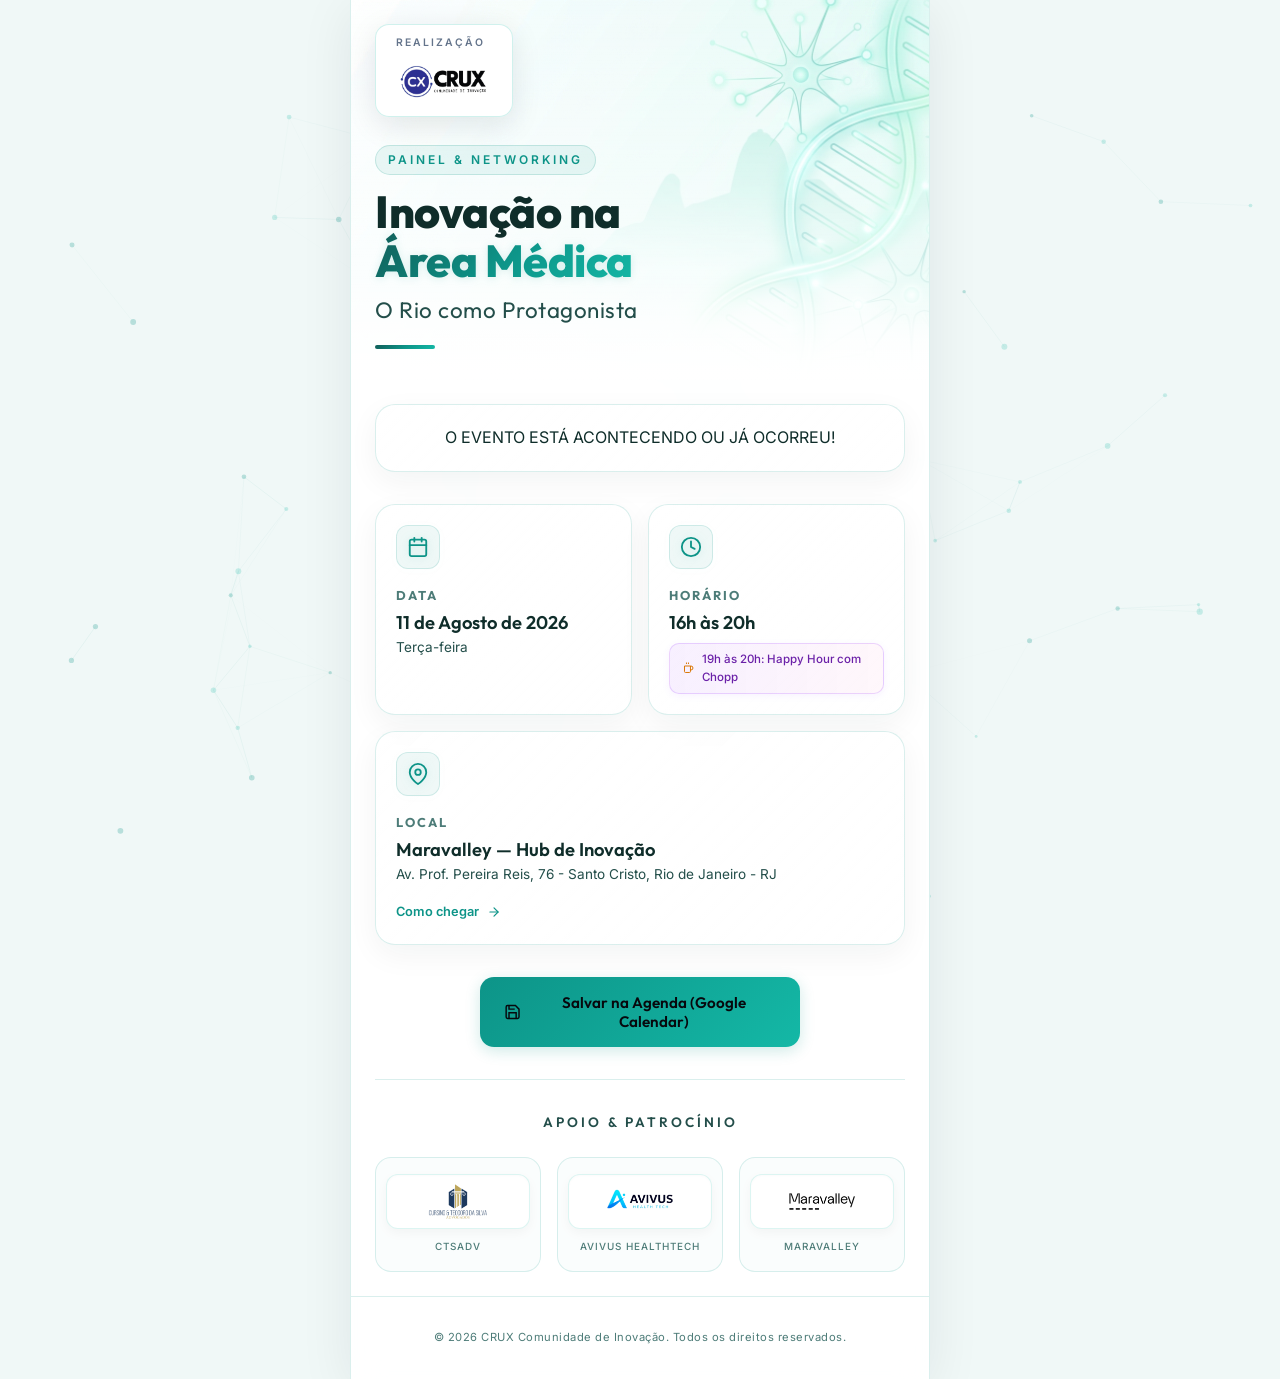
==== index.html @ 1fe3e743 "Initial commit: Convite digital moderno com tema claro medico" ====
<!DOCTYPE html>
<html lang="pt-BR">
<head>
    <meta charset="UTF-8">
    <meta name="viewport" content="width=device-width, initial-scale=1.0">
    <title>Inovação na Área Médica - Rio como Protagonista</title>
    
    <!-- Meta Tags para SEO -->
    <meta name="description" content="Convite Digital para o evento Inovação na Área Médica - Rio como Protagonista, realizado pela CRUX Comunidade de Inovação no Maravalley. Apoio: CTSADV, Avivus Healthtech e Maravalley.">
    <meta name="keywords" content="inovação médica, saúde tech, maravalley, rio de janeiro, crux, ctsadv, avivus healthtech">
    <meta name="author" content="CTSADV, Avivus Healthtech, Maravalley, CRUX">
    
    <!-- Open Graph (Compartilhamento redes sociais) -->
    <meta property="og:title" content="Inovação na Área Médica - Rio como Protagonista">
    <meta property="og:description" content="Participe do principal encontro de inovação em saúde no Rio de Janeiro. Dia 11/08 no Maravalley.">
    <meta property="og:image" content="assets/hero-bg.jpg">
    <meta property="og:type" content="website">
    
    <!-- Google Fonts: Outfit (títulos) e Inter (corpo) -->
    <link rel="preconnect" href="https://fonts.googleapis.com">
    <link rel="preconnect" href="https://fonts.gstatic.com" crossorigin>
    <link href="https://fonts.googleapis.com/css2?family=Inter:wght@300;400;500;600&family=Outfit:wght@400;600;700;800&display=swap" rel="stylesheet">
    
    <!-- Estilos personalizados -->
    <link rel="stylesheet" href="style.css">
</head>
<body>
    <!-- Canvas para efeito de partículas animadas -->
    <canvas id="particles-canvas"></canvas>

    <div class="app-container">
        <!-- Banner Principal Temático -->
        <header class="hero-banner" style="background-image: linear-gradient(to bottom, rgba(255, 255, 255, 0), rgba(255, 255, 255, 0.95)), url('assets/hero-bg-light.jpg');">
            <div class="crux-badge-container">
                <span class="organizer-label">Realização</span>
                <img src="assets/Crux.png" alt="CRUX Comunidade de Inovação" class="crux-logo-badge">
            </div>
            
            <div class="hero-content">
                <span class="event-tag">Painel & Networking</span>
                <h1 class="main-title">Inovação na<br><span class="highlight-text">Área Médica</span></h1>
                <p class="subtitle">O Rio como Protagonista</p>
                <div class="title-divider"></div>
            </div>
        </header>

        <!-- Seção Principal do Convite (Design de Vidro) -->
        <main class="content-wrapper">
            <!-- Bloco do Contador Regressivo -->
            <section class="countdown-section" id="countdown-container">
                <h2 class="section-title-alt">FALTAM APENAS:</h2>
                <div class="countdown-grid">
                    <div class="countdown-card">
                        <span class="countdown-value" id="days">00</span>
                        <span class="countdown-label">Dias</span>
                    </div>
                    <div class="countdown-card">
                        <span class="countdown-value" id="hours">00</span>
                        <span class="countdown-label">Horas</span>
                    </div>
                    <div class="countdown-card">
                        <span class="countdown-value" id="minutes">00</span>
                        <span class="countdown-label">Min</span>
                    </div>
                    <div class="countdown-card">
                        <span class="countdown-value" id="seconds">00</span>
                        <span class="countdown-label">Seg</span>
                    </div>
                </div>
            </section>

            <!-- Grid de Informações Chave -->
            <section class="info-grid">
                <!-- Card de Data -->
                <div class="info-card fade-in-up">
                    <div class="card-icon-wrapper">
                        <!-- SVG Calendário -->
                        <svg class="card-icon" viewBox="0 0 24 24" fill="none" stroke="currentColor" stroke-width="2" stroke-linecap="round" stroke-linejoin="round">
                            <rect x="3" y="4" width="18" height="18" rx="2" ry="2"></rect>
                            <line x1="16" y1="2" x2="16" y2="6"></line>
                            <line x1="8" y1="2" x2="8" y2="6"></line>
                            <line x1="3" y1="10" x2="21" y2="10"></line>
                        </svg>
                    </div>
                    <div class="card-body">
                        <h3>Data</h3>
                        <p class="card-main-text">11 de Agosto de 2026</p>
                        <p class="card-sub-text">Terça-feira</p>
                    </div>
                </div>

                <!-- Card de Horário -->
                <div class="info-card fade-in-up delay-1">
                    <div class="card-icon-wrapper">
                        <!-- SVG Relógio -->
                        <svg class="card-icon" viewBox="0 0 24 24" fill="none" stroke="currentColor" stroke-width="2" stroke-linecap="round" stroke-linejoin="round">
                            <circle cx="12" cy="12" r="10"></circle>
                            <polyline points="12 6 12 12 16 14"></polyline>
                        </svg>
                    </div>
                    <div class="card-body">
                        <h3>Horário</h3>
                        <p class="card-main-text">16h às 20h</p>
                        <div class="happy-hour-badge animate-pulse">
                            <svg class="beer-icon" viewBox="0 0 24 24" fill="none" stroke="currentColor" stroke-width="2">
                                <path d="M17 8h1a4 4 0 1 1 0 8h-1"></path>
                                <path d="M5 8h12v11a2 2 0 0 1-2 2H7a2 2 0 0 1-2-2V8z"></path>
                                <line x1="9" y1="1" x2="9" y2="4"></line>
                                <line x1="13" y1="1" x2="13" y2="4"></line>
                            </svg>
                            <span>19h às 20h: Happy Hour com Chopp</span>
                        </div>
                    </div>
                </div>

                <!-- Card de Localização -->
                <div class="info-card full-width-card fade-in-up delay-2">
                    <div class="card-icon-wrapper">
                        <!-- SVG Pin de Localização -->
                        <svg class="card-icon" viewBox="0 0 24 24" fill="none" stroke="currentColor" stroke-width="2" stroke-linecap="round" stroke-linejoin="round">
                            <path d="M21 10c0 7-9 13-9 13s-9-6-9-13a9 9 0 0 1 18 0z"></path>
                            <circle cx="12" cy="10" r="3"></circle>
                        </svg>
                    </div>
                    <div class="card-body">
                        <h3>Local</h3>
                        <p class="card-main-text">Maravalley — Hub de Inovação</p>
                        <p class="card-sub-text address-text">Av. Prof. Pereira Reis, 76 - Santo Cristo, Rio de Janeiro - RJ</p>
                        <a href="https://maps.google.com/?q=Maravalley+Av.+Prof.+Pereira+Reis,+76+Santo+Cristo+Rio+de+Janeiro" target="_blank" rel="noopener noreferrer" class="map-link-btn">
                            <span>Como chegar</span>
                            <svg class="arrow-icon" viewBox="0 0 24 24" fill="none" stroke="currentColor" stroke-width="2" stroke-linecap="round" stroke-linejoin="round">
                                <line x1="5" y1="12" x2="19" y2="12"></line>
                                <polyline points="12 5 19 12 12 19"></polyline>
                            </svg>
                        </a>
                    </div>
                </div>
            </section>

            <!-- Botão de Ação: Adicionar Calendário -->
            <section class="action-section">
                <button id="add-calendar-btn" class="primary-action-btn">
                    <svg class="btn-icon" viewBox="0 0 24 24" fill="none" stroke="currentColor" stroke-width="2">
                        <path d="M19 21H5a2 2 0 0 1-2-2V5a2 2 0 0 1 2-2h11l5 5v11a2 2 0 0 1-2 2z"></path>
                        <polyline points="17 21 17 13 7 13 7 21"></polyline>
                        <polyline points="7 3 7 8 15 8"></polyline>
                    </svg>
                    <span>Salvar na Agenda (Google Calendar)</span>
                </button>
            </section>

            <!-- Seção de Patrocinadores/Apoiadores -->
            <section class="sponsors-section">
                <h2 class="sponsors-title">Apoio & Patrocínio</h2>
                <div class="sponsors-grid">
                    <div class="sponsor-card">
                        <div class="sponsor-logo-wrapper">
                            <img src="assets/CTSADV.png" alt="CTSADV Logo" class="sponsor-logo">
                        </div>
                        <span class="sponsor-name">CTSADV</span>
                    </div>
                    <div class="sponsor-card">
                        <div class="sponsor-logo-wrapper">
                            <img src="assets/Avivus.png" alt="AVIVUS HEALTHTECH Logo" class="sponsor-logo">
                        </div>
                        <span class="sponsor-name">AVIVUS HEALTHTECH</span>
                    </div>
                    <div class="sponsor-card">
                        <div class="sponsor-logo-wrapper">
                            <img src="assets/Maravalley.png" alt="MARAVALLEY Logo" class="sponsor-logo">
                        </div>
                        <span class="sponsor-name">MARAVALLEY</span>
                    </div>
                </div>
            </section>
        </main>

        <!-- Footer -->
        <footer class="app-footer">
            <p>© 2026 CRUX Comunidade de Inovação. Todos os direitos reservados.</p>
        </footer>
    </div>

    <!-- Scripts da Aplicação -->
    <script src="script.js"></script>
</body>
</html>
---- style.css ----
/* ==========================================================================
   Estilos Globais e Variáveis de Design (Design System)
   ========================================================================== */
:root {
    --bg-dark: #f0f8f7; /* Fundo verde-gelo médico limpo */
    --bg-card: rgba(255, 255, 255, 0.75);
    --border-color: rgba(13, 148, 136, 0.15);
    --border-hover: rgba(13, 148, 136, 0.4);
    
    /* Cores Médicas (Teal / Verde) / Gradientes */
    --neon-blue: #0d9488; /* Verde médico clássico (Teal-600) */
    --neon-purple: #14b8a6; /* Ciano de saúde (Teal-500) */
    --neon-violet: #115e59; /* Verde escuro (Teal-800) */
    --neon-pink: #d90429;
    --text-primary: #0f2d2a; /* Texto principal escuro esverdeado */
    --text-secondary: #234e4a; /* Texto secundário */
    --text-muted: #4d7c78;
    
    /* Gradientes */
    --grad-text: linear-gradient(135deg, #115e59 0%, #0d9488 50%, #14b8a6 100%);
    --grad-btn: linear-gradient(135deg, #0d9488 0%, #14b8a6 100%);
    --grad-card: linear-gradient(135deg, rgba(255, 255, 255, 0.95) 0%, rgba(255, 255, 255, 0.8) 100%);
    
    /* Sombras e Blur */
    --card-shadow: 0 10px 30px rgba(15, 42, 38, 0.05);
    --neon-shadow-blue: 0 4px 15px rgba(13, 148, 136, 0.2);
    --neon-shadow-purple: 0 4px 15px rgba(17, 94, 89, 0.1);
    --glass-blur: blur(16px);
}

* {
    box-sizing: border-box;
    margin: 0;
    padding: 0;
}

body {
    background-color: var(--bg-dark);
    color: var(--text-primary);
    font-family: 'Inter', sans-serif;
    min-height: 100vh;
    overflow-x: hidden;
    position: relative;
    line-height: 1.6;
}

/* Canvas de Partículas (Background) */
#particles-canvas {
    position: fixed;
    top: 0;
    left: 0;
    width: 100%;
    height: 100%;
    z-index: 1;
    pointer-events: none;
}

/* Container do App (Mobile-First Centrado no Desktop) */
.app-container {
    position: relative;
    z-index: 2;
    max-width: 580px;
    margin: 0 auto;
    background: rgba(255, 255, 255, 0.94);
    backdrop-filter: var(--glass-blur);
    -webkit-backdrop-filter: var(--glass-blur);
    border-left: 1px solid var(--border-color);
    border-right: 1px solid var(--border-color);
    box-shadow: 0 10px 50px rgba(15, 23, 42, 0.08);
    min-height: 100vh;
    display: flex;
    flex-direction: column;
}

/* ==========================================================================
   Hero Banner / Cabeçalho
   ========================================================================== */
.hero-banner {
    position: relative;
    height: 380px;
    background-size: cover;
    background-position: center;
    display: flex;
    flex-direction: column;
    justify-content: flex-end;
    padding: 30px 24px;
    border-bottom: 1px solid var(--border-color);
}

.hero-banner::after {
    content: '';
    position: absolute;
    bottom: -1px;
    left: 0;
    width: 100%;
    height: 100px;
    background: linear-gradient(to top, rgba(255, 255, 255, 1), rgba(255, 255, 255, 0));
    pointer-events: none;
}

/* Badge do Organizador (Crux) */
.crux-badge-container {
    position: absolute;
    top: 24px;
    left: 24px;
    display: flex;
    flex-direction: column;
    align-items: flex-start;
    gap: 6px;
    background: rgba(255, 255, 255, 0.98);
    padding: 10px 20px;
    border-radius: 14px;
    border: 1px solid rgba(20, 184, 166, 0.2);
    box-shadow: 0 8px 30px rgba(15, 23, 42, 0.1);
    backdrop-filter: var(--glass-blur);
    -webkit-backdrop-filter: var(--glass-blur);
}

.organizer-label {
    font-size: 0.65rem;
    text-transform: uppercase;
    letter-spacing: 2px;
    color: #64748b;
    font-weight: 600;
}

.crux-logo-badge {
    height: 48px; /* Aumentado para melhor leitura */
    width: auto;
    object-fit: contain;
}

/* Conteúdo do Hero */
.hero-content {
    position: relative;
    z-index: 3;
    animation: fadeInUp 1s cubic-bezier(0.16, 1, 0.3, 1);
}

.event-tag {
    font-family: 'Inter', sans-serif;
    font-size: 0.75rem;
    font-weight: 600;
    text-transform: uppercase;
    letter-spacing: 3px;
    color: var(--neon-blue);
    background: rgba(13, 148, 136, 0.08);
    border: 1px solid rgba(13, 148, 136, 0.18);
    padding: 4px 12px;
    border-radius: 20px;
    display: inline-block;
    margin-bottom: 12px;
}

.main-title {
    font-family: 'Outfit', sans-serif;
    font-size: 2.8rem;
    font-weight: 800;
    line-height: 1.1;
    letter-spacing: -0.5px;
    margin-bottom: 8px;
}

.highlight-text {
    background: var(--grad-text);
    -webkit-background-clip: text;
    -webkit-text-fill-color: transparent;
    filter: drop-shadow(0 1px 4px rgba(13, 148, 136, 0.15));
}

.subtitle {
    font-family: 'Outfit', sans-serif;
    font-size: 1.4rem;
    font-weight: 400;
    color: var(--text-secondary);
    letter-spacing: 0.5px;
}

.title-divider {
    width: 60px;
    height: 4px;
    background: var(--grad-text);
    border-radius: 2px;
    margin-top: 16px;
}

/* ==========================================================================
   Corpo do Convite
   ========================================================================== */
.content-wrapper {
    padding: 24px;
    display: flex;
    flex-direction: column;
    gap: 32px;
    flex-grow: 1;
}

/* Seção de Contagem Regressiva */
.countdown-section {
    background: var(--grad-card);
    border: 1px solid var(--border-color);
    border-radius: 20px;
    padding: 20px;
    text-align: center;
    box-shadow: var(--card-shadow);
    backdrop-filter: var(--glass-blur);
    -webkit-backdrop-filter: var(--glass-blur);
    animation: fadeInUp 1s cubic-bezier(0.16, 1, 0.3, 1) 0.2s both;
}

.section-title-alt {
    font-family: 'Outfit', sans-serif;
    font-size: 0.75rem;
    letter-spacing: 3px;
    color: var(--text-secondary);
    margin-bottom: 16px;
    text-transform: uppercase;
}

.countdown-grid {
    display: grid;
    grid-template-columns: repeat(4, 1fr);
    gap: 12px;
}

.countdown-card {
    background: rgba(13, 148, 136, 0.04);
    border: 1px solid rgba(13, 148, 136, 0.1);
    border-radius: 12px;
    padding: 12px 6px;
    display: flex;
    flex-direction: column;
    align-items: center;
    transition: transform 0.3s ease, border-color 0.3s ease;
}

.countdown-card:hover {
    transform: translateY(-2px);
    border-color: var(--border-hover);
}

.countdown-value {
    font-family: 'Outfit', sans-serif;
    font-size: 1.8rem;
    font-weight: 700;
    color: var(--neon-blue);
    line-height: 1;
    margin-bottom: 4px;
    text-shadow: 0 1px 2px rgba(13, 148, 136, 0.15);
}

.countdown-label {
    font-size: 0.65rem;
    color: var(--text-secondary);
    text-transform: uppercase;
    letter-spacing: 1px;
}

/* Grid de Informações */
.info-grid {
    display: grid;
    grid-template-columns: repeat(2, 1fr);
    gap: 16px;
}

.info-card {
    background: var(--grad-card);
    border: 1px solid var(--border-color);
    border-radius: 20px;
    padding: 20px;
    display: flex;
    flex-direction: column;
    gap: 16px;
    box-shadow: var(--card-shadow);
    transition: transform 0.3s cubic-bezier(0.25, 0.8, 0.25, 1), border-color 0.3s ease, box-shadow 0.3s ease;
}

.info-card:hover {
    transform: translateY(-4px);
    border-color: var(--border-hover);
    box-shadow: 0 12px 40px rgba(13, 148, 136, 0.06);
}

.full-width-card {
    grid-column: span 2;
}

.card-icon-wrapper {
    width: 44px;
    height: 44px;
    background: rgba(13, 148, 136, 0.06);
    border: 1px solid rgba(13, 148, 136, 0.15);
    border-radius: 12px;
    display: flex;
    align-items: center;
    justify-content: center;
    color: var(--neon-blue);
    filter: drop-shadow(0 1px 4px rgba(13, 148, 136, 0.15));
}

.card-icon {
    width: 22px;
    height: 22px;
}

.card-body h3 {
    font-family: 'Outfit', sans-serif;
    font-size: 0.8rem;
    text-transform: uppercase;
    letter-spacing: 2px;
    color: var(--text-muted);
    margin-bottom: 6px;
}

.card-main-text {
    font-family: 'Outfit', sans-serif;
    font-size: 1.15rem;
    font-weight: 600;
    color: var(--text-primary);
    line-height: 1.3;
}

.card-sub-text {
    font-size: 0.85rem;
    color: var(--text-secondary);
    margin-top: 2px;
}

.address-text {
    margin-bottom: 12px;
}

/* Badge do Happy Hour */
.happy-hour-badge {
    margin-top: 8px;
    display: flex;
    align-items: center;
    gap: 8px;
    background: linear-gradient(90deg, rgba(127, 0, 255, 0.06) 0%, rgba(255, 0, 127, 0.03) 100%);
    border: 1px solid rgba(127, 0, 255, 0.15);
    padding: 6px 12px;
    border-radius: 10px;
    font-size: 0.72rem;
    font-weight: 500;
    color: #6b21a8;
    box-shadow: 0 2px 8px rgba(127, 0, 255, 0.05);
}

.beer-icon {
    width: 14px;
    height: 14px;
    color: #d97706;
}

/* Botão Link do Mapa */
.map-link-btn {
    display: inline-flex;
    align-items: center;
    gap: 8px;
    text-decoration: none;
    font-size: 0.8rem;
    font-weight: 600;
    color: var(--neon-blue);
    transition: opacity 0.2s, transform 0.2s;
    margin-top: 4px;
}

.map-link-btn:hover {
    opacity: 0.85;
    transform: translateX(2px);
}

.arrow-icon {
    width: 14px;
    height: 14px;
}

/* Botão de Ação: Adicionar ao Calendário */
.action-section {
    display: flex;
    justify-content: center;
    animation: fadeInUp 1s cubic-bezier(0.16, 1, 0.3, 1) 0.5s both;
}

.primary-action-btn {
    width: 100%;
    max-width: 320px;
    background: var(--grad-btn);
    border: none;
    border-radius: 14px;
    padding: 16px 24px;
    font-family: 'Outfit', sans-serif;
    font-size: 0.95rem;
    font-weight: 600;
    color: #07080d;
    cursor: pointer;
    display: flex;
    align-items: center;
    justify-content: center;
    gap: 10px;
    box-shadow: var(--neon-shadow-blue);
    transition: transform 0.3s cubic-bezier(0.175, 0.885, 0.32, 1.275), box-shadow 0.3s ease, filter 0.3s ease;
}

.primary-action-btn:hover {
    transform: scale(1.03);
    box-shadow: 0 0 25px rgba(45, 212, 191, 0.7);
    filter: brightness(1.05);
}

.primary-action-btn:active {
    transform: scale(0.98);
}

.btn-icon {
    width: 18px;
    height: 18px;
}

/* ==========================================================================
   Seção de Patrocinadores
   ========================================================================== */
.sponsors-section {
    border-top: 1px solid var(--border-color);
    padding-top: 32px;
    text-align: center;
    animation: fadeInUp 1s cubic-bezier(0.16, 1, 0.3, 1) 0.6s both;
}

.sponsors-title {
    font-family: 'Outfit', sans-serif;
    font-size: 0.85rem;
    font-weight: 600;
    text-transform: uppercase;
    letter-spacing: 3px;
    color: var(--text-secondary);
    margin-bottom: 24px;
}

.sponsors-grid {
    display: grid;
    grid-template-columns: repeat(3, 1fr);
    gap: 16px;
    align-items: center;
}

.sponsor-card {
    background: rgba(13, 148, 136, 0.02);
    border: 1px solid var(--border-color);
    border-radius: 16px;
    padding: 16px 10px;
    display: flex;
    flex-direction: column;
    align-items: center;
    gap: 10px;
    transition: transform 0.3s ease, border-color 0.3s ease, background-color 0.3s ease;
}

.sponsor-card:hover {
    transform: translateY(-3px);
    border-color: var(--border-hover);
    background: rgba(20, 184, 166, 0.04);
}

.sponsor-logo-wrapper {
    height: 55px;
    width: 100%;
    display: flex;
    align-items: center;
    justify-content: center;
    background: #ffffff;
    border: 1px solid rgba(20, 184, 166, 0.15);
    border-radius: 12px;
    padding: 8px;
    box-shadow: 0 4px 12px rgba(0, 0, 0, 0.04), inset 0 1px 3px rgba(0, 0, 0, 0.02);
    transition: background-color 0.3s ease, transform 0.3s ease, box-shadow 0.3s ease, border-color 0.3s ease;
}

.sponsor-logo {
    max-height: 100%;
    max-width: 100%;
    object-fit: contain;
    transition: transform 0.3s ease;
}

.sponsor-card:hover .sponsor-logo-wrapper {
    background: #ffffff;
    transform: scale(1.05);
    border-color: var(--border-hover);
    box-shadow: 0 8px 20px rgba(13, 148, 136, 0.15);
}

.sponsor-name {
    font-size: 0.62rem;
    color: var(--text-muted);
    font-weight: 500;
    text-transform: uppercase;
    letter-spacing: 1px;
    transition: color 0.3s ease;
}

.sponsor-card:hover .sponsor-name {
    color: var(--text-primary);
}

/* ==========================================================================
   Footer
   ========================================================================== */
.app-footer {
    padding: 32px 24px;
    text-align: center;
    border-top: 1px solid var(--border-color);
    margin-top: auto;
}

.app-footer p {
    font-size: 0.7rem;
    color: var(--text-muted);
    letter-spacing: 0.5px;
}

/* ==========================================================================
   Animações
   ========================================================================== */
@keyframes fadeInUp {
    from {
        opacity: 0;
        transform: translateY(24px);
    }
    to {
        opacity: 1;
        transform: translateY(0);
    }
}

@keyframes pulse {
    0%, 100% {
        opacity: 1;
        transform: scale(1);
    }
    50% {
        opacity: 0.95;
        transform: scale(1.02);
        box-shadow: 0 0 15px rgba(127, 0, 255, 0.25);
    }
}

.animate-pulse {
    animation: pulse 2.5s infinite ease-in-out;
}

/* Efeito de fade-in sequencial */
.fade-in-up {
    animation: fadeInUp 0.8s cubic-bezier(0.16, 1, 0.3, 1) both;
}

.delay-1 {
    animation-delay: 0.15s;
}

.delay-2 {
    animation-delay: 0.3s;
}

/* ==========================================================================
   Media Queries para Responsividade
   ========================================================================== */
@media (max-width: 480px) {
    .app-container {
        border-left: none;
        border-right: none;
    }
    
    .hero-banner {
        height: 320px;
        padding: 20px 16px;
    }
    
    .main-title {
        font-size: 2.2rem;
    }
    
    .subtitle {
        font-size: 1.15rem;
    }
    
    .content-wrapper {
        padding: 16px;
        gap: 24px;
    }
    
    .info-grid {
        grid-template-columns: 1fr;
    }
    
    .full-width-card {
        grid-column: span 1;
    }
    
    .countdown-value {
        font-size: 1.45rem;
    }
    
    .sponsors-grid {
        grid-template-columns: 1fr;
        gap: 12px;
    }
    
    .sponsor-card {
        flex-direction: row;
        justify-content: flex-start;
        padding: 12px 20px;
        gap: 20px;
    }
    
    .sponsor-logo-wrapper {
        width: 60px;
        height: 35px;
        display: flex;
        justify-content: flex-start;
    }
    
    .sponsor-name {
        font-size: 0.75rem;
    }
}
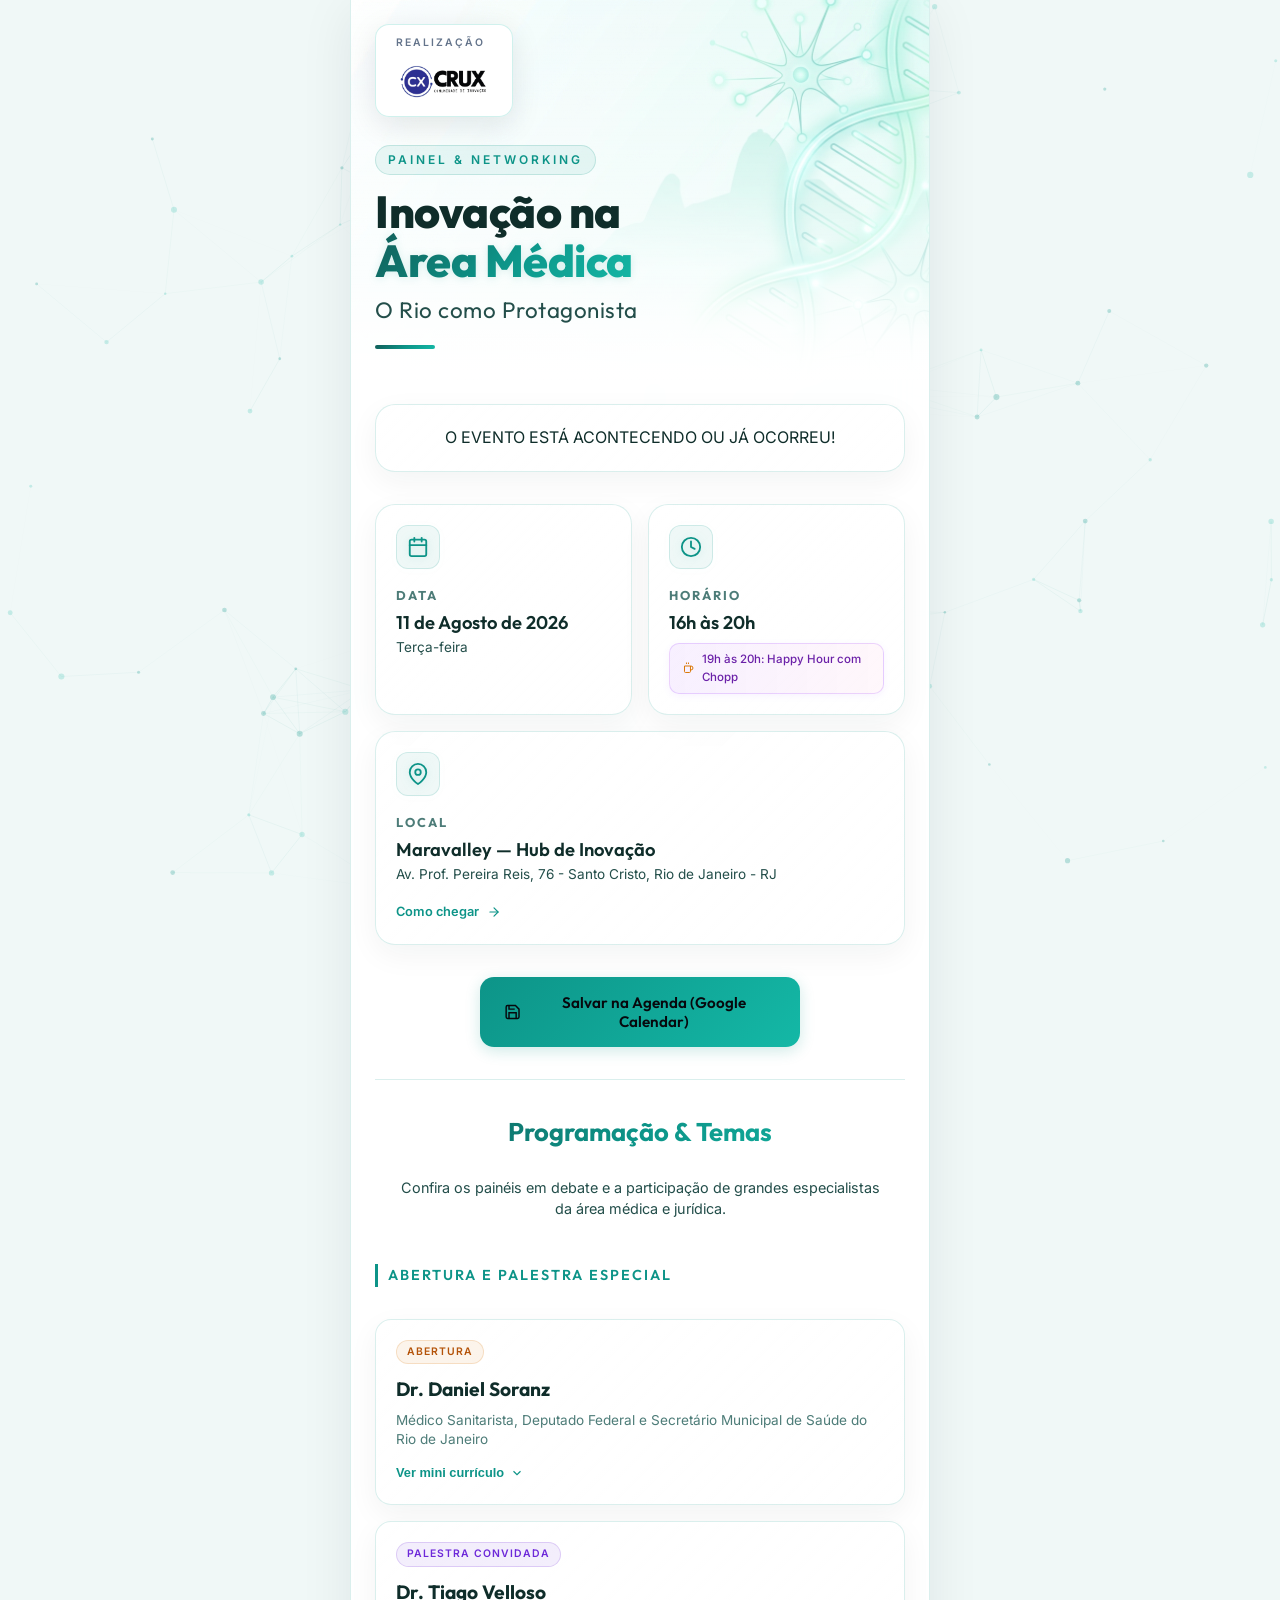
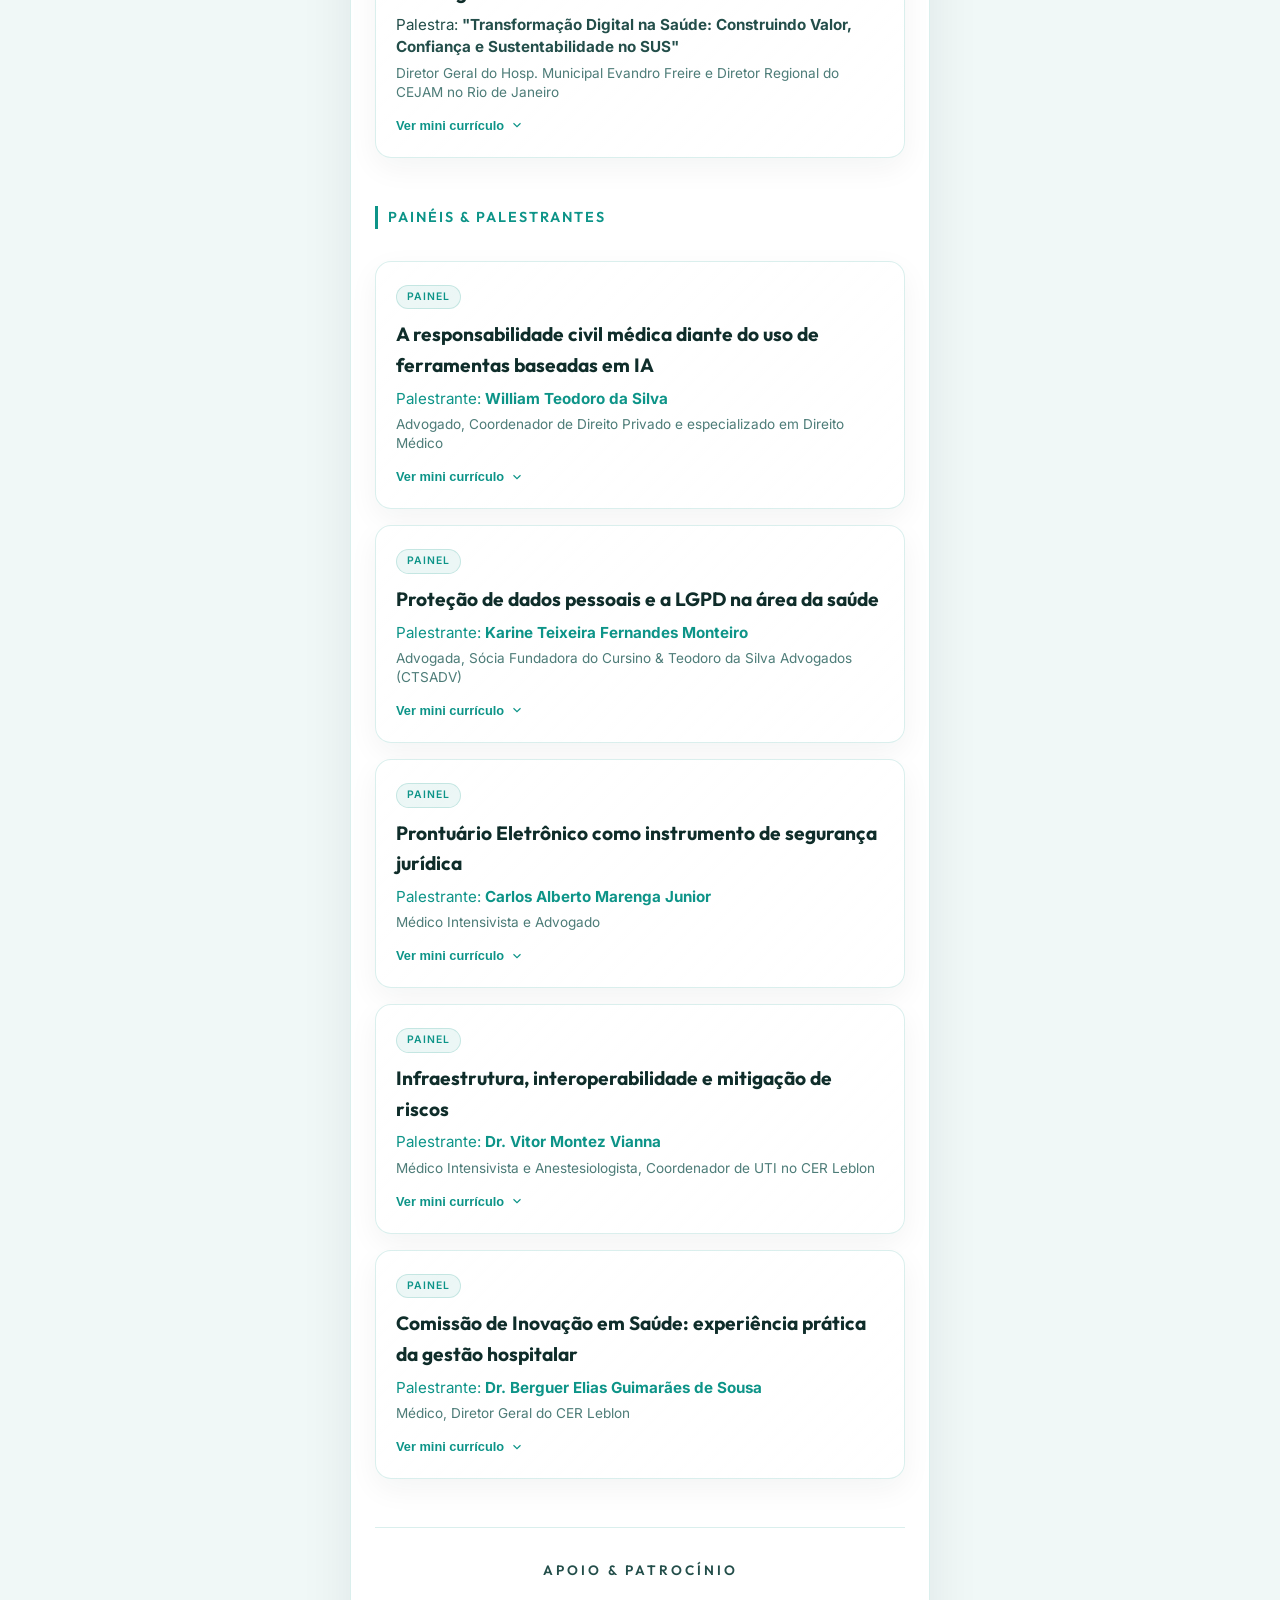
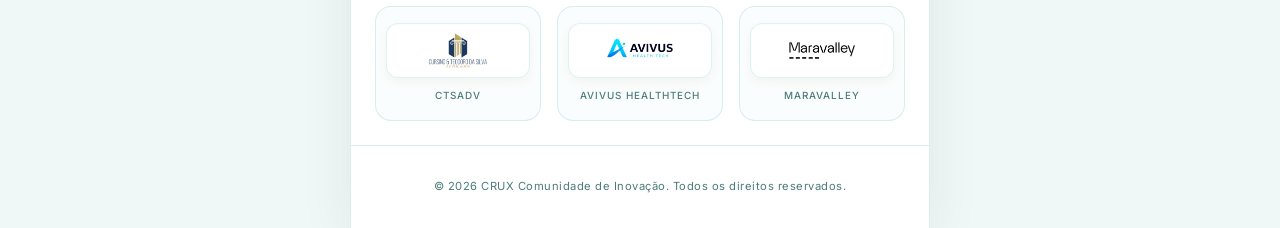
==== commit a0980a53: "Add event schedule, panel topics and special guests with bio accordion" ====
--- a/index.html
+++ b/index.html
@@ -149,6 +149,163 @@
                 </button>
             </section>
 
+            <!-- Seção de Programação & Convidados -->
+            <section class="schedule-section fade-in-up delay-3">
+                <h2 class="schedule-section-title">Programação & Temas</h2>
+                <p class="schedule-section-intro">Confira os painéis em debate e a participação de grandes especialistas da área médica e jurídica.</p>
+
+                <!-- Bloco de Convidados Especiais -->
+                <div class="special-guests-container">
+                    <h3 class="subsection-title">Abertura e Palestra Especial</h3>
+                    
+                    <!-- Daniel Soranz -->
+                    <div class="guest-card">
+                        <div class="guest-header">
+                            <div class="card-badge-row">
+                                <span class="guest-tag-role opening">Abertura</span>
+                            </div>
+                            <h4>Dr. Daniel Soranz</h4>
+                            <p class="guest-subtitle">Médico Sanitarista, Deputado Federal e Secretário Municipal de Saúde do Rio de Janeiro</p>
+                        </div>
+                        <button class="bio-toggle-btn" aria-expanded="false">
+                            <span>Ver mini currículo</span>
+                            <svg class="chevron-icon" viewBox="0 0 24 24" fill="none" stroke="currentColor" stroke-width="2">
+                                <polyline points="6 9 12 15 18 9"></polyline>
+                            </svg>
+                        </button>
+                        <div class="bio-content">
+                            <p>Ao longo de sua trajetória, liderou a maior expansão da Atenção Primária da cidade, com a implantação das Clínicas da Família e a ampliação do acesso à Saúde da Família. Também coordenou a resposta do município durante a pandemia da Covid-19, incluindo a campanha de vacinação, e esteve à frente da criação do Super Centro Carioca de Saúde, iniciativa voltada à ampliação do acesso a consultas, exames especializados e à modernização da rede municipal.</p>
+                            <p style="margin-top: 8px;">Sua atuação é reconhecida pela defesa de um SUS mais acessível, preventivo, inovador e orientado por tecnologia e gestão eficiente.</p>
+                        </div>
+                    </div>
+
+                    <!-- Tiago Velloso -->
+                    <div class="guest-card">
+                        <div class="guest-header">
+                            <div class="card-badge-row">
+                                <span class="guest-tag-role special">Palestra Convidada</span>
+                            </div>
+                            <h4>Dr. Tiago Velloso</h4>
+                            <p class="guest-title-theme">Palestra: <strong>"Transformação Digital na Saúde: Construindo Valor, Confiança e Sustentabilidade no SUS"</strong></p>
+                            <p class="guest-subtitle">Diretor Geral do Hosp. Municipal Evandro Freire e Diretor Regional do CEJAM no Rio de Janeiro</p>
+                        </div>
+                        <button class="bio-toggle-btn" aria-expanded="false">
+                            <span>Ver mini currículo</span>
+                            <svg class="chevron-icon" viewBox="0 0 24 24" fill="none" stroke="currentColor" stroke-width="2">
+                                <polyline points="6 9 12 15 18 9"></polyline>
+                            </svg>
+                        </button>
+                        <div class="bio-content">
+                            <p>Gestor por formação e executivo com ampla experiência na gestão de saúde pública e privada, com trajetória marcada pela liderança de instituições hospitalares de alta complexidade, implementação de modelos de gestão inovadores e foco em resultados assistenciais e sustentabilidade. É doutorando em Saúde Coletiva pela UFRJ e possui Post-MBA em Gestão em Saúde pelo COPPEAD/UFRJ, além de Mestrado em Administração pela FGV/EBAPE, MBAs em Gestão de Negócios (Ibmec) e Gerenciamento de Projetos (FGV). É também egresso do programa de educação executiva do MIT | ILP, com foco em inovação e transformação digital.</p>
+                            <p style="margin-top: 8px;">Atualmente, é Diretor Geral do Hospital Municipal Evandro Freire e Diretor Regional do CEJAM no Rio de Janeiro, liderando a gestão integrada de unidades hospitalares e articulando a rede assistencial e operacional.</p>
+                        </div>
+                    </div>
+                </div>
+
+                <!-- Bloco de Temas / Painéis -->
+                <div class="topics-container">
+                    <h3 class="subsection-title">Painéis & Palestrantes</h3>
+                    
+                    <!-- Tema 1 -->
+                    <div class="topic-card">
+                        <div class="topic-header">
+                            <span class="topic-tag">Painel</span>
+                            <h4>A responsabilidade civil médica diante do uso de ferramentas baseadas em IA</h4>
+                            <p class="speaker-name">Palestrante: <strong>William Teodoro da Silva</strong></p>
+                            <p class="speaker-subtitle">Advogado, Coordenador de Direito Privado e especializado em Direito Médico</p>
+                        </div>
+                        <button class="bio-toggle-btn" aria-expanded="false">
+                            <span>Ver mini currículo</span>
+                            <svg class="chevron-icon" viewBox="0 0 24 24" fill="none" stroke="currentColor" stroke-width="2">
+                                <polyline points="6 9 12 15 18 9"></polyline>
+                            </svg>
+                        </button>
+                        <div class="bio-content">
+                            <p>Advogado, Mestre em Direito, Palestrante, Professor e Sócio Fundador do Cursino & Teodoro da Silva Advogados (CTSADV). Coordenador da área de direito privado e especializado em Direito Médico.</p>
+                            <p style="margin-top: 8px;">Graduado pela Universidade Santa Úrsula – USU. Pós-graduado em Docência Superior pela UCAM, em Direito Civil e Processual Civil pela UNESA, MBA em Gestão Jurídica Aduaneira e Internacional pela Massachusetts Institute of Business (MIB) e ABRACOMEX e Mestre em Direito na Universidade Estácio de Sá.</p>
+                        </div>
+                    </div>
+
+                    <!-- Tema 2 -->
+                    <div class="topic-card">
+                        <div class="topic-header">
+                            <span class="topic-tag">Painel</span>
+                            <h4>Proteção de dados pessoais e a LGPD na área da saúde</h4>
+                            <p class="speaker-name">Palestrante: <strong>Karine Teixeira Fernandes Monteiro</strong></p>
+                            <p class="speaker-subtitle">Advogada, Sócia Fundadora do Cursino & Teodoro da Silva Advogados (CTSADV)</p>
+                        </div>
+                        <button class="bio-toggle-btn" aria-expanded="false">
+                            <span>Ver mini currículo</span>
+                            <svg class="chevron-icon" viewBox="0 0 24 24" fill="none" stroke="currentColor" stroke-width="2">
+                                <polyline points="6 9 12 15 18 9"></polyline>
+                            </svg>
+                        </button>
+                        <div class="bio-content">
+                            <p>Advogada, Sócia fundadora de Cursino & Teodoro da Silva Advogados. Atuação nas áreas de responsabilidade civil, direito empresarial, direito digital e proteção de dados. Especialista em Direito Privado (EMERJ) e em Direito Empresarial (FGV), com foco em governança jurídica e inovação tecnológica.</p>
+                        </div>
+                    </div>
+
+                    <!-- Tema 3 -->
+                    <div class="topic-card">
+                        <div class="topic-header">
+                            <span class="topic-tag">Painel</span>
+                            <h4>Prontuário Eletrônico como instrumento de segurança jurídica</h4>
+                            <p class="speaker-name">Palestrante: <strong>Carlos Alberto Marenga Junior</strong></p>
+                            <p class="speaker-subtitle">Médico Intensivista e Advogado</p>
+                        </div>
+                        <button class="bio-toggle-btn" aria-expanded="false">
+                            <span>Ver mini currículo</span>
+                            <svg class="chevron-icon" viewBox="0 0 24 24" fill="none" stroke="currentColor" stroke-width="2">
+                                <polyline points="6 9 12 15 18 9"></polyline>
+                            </svg>
+                        </button>
+                        <div class="bio-content">
+                            <p>Médico Intensivista e Advogado. Mestre em Medicina pela Univ. do Porto, MBA em Gestão Hospitalar. Membro da Comissão de Inovação em Saúde do CER - Leblon. Especialista em Medicina Intensiva e Diagnóstico por Imagem. Pós-graduação em Responsabilidade Civil e Direito do Consumidor, reunindo visão técnica assistencial e jurídica.</p>
+                        </div>
+                    </div>
+
+                    <!-- Tema 4 -->
+                    <div class="topic-card">
+                        <div class="topic-header">
+                            <span class="topic-tag">Painel</span>
+                            <h4>Infraestrutura, interoperabilidade e mitigação de riscos</h4>
+                            <p class="speaker-name">Palestrante: <strong>Dr. Vitor Montez Vianna</strong></p>
+                            <p class="speaker-subtitle">Médico Intensivista e Anestesiologista, Coordenador de UTI no CER Leblon</p>
+                        </div>
+                        <button class="bio-toggle-btn" aria-expanded="false">
+                            <span>Ver mini currículo</span>
+                            <svg class="chevron-icon" viewBox="0 0 24 24" fill="none" stroke="currentColor" stroke-width="2">
+                                <polyline points="6 9 12 15 18 9"></polyline>
+                            </svg>
+                        </button>
+                        <div class="bio-content">
+                            <p>MÉDICO – CREMERJ 5274324-0. Especialista com RQE em Medicina Intensiva e em Anestesiologia. Pós-graduado em Clínica da Dor. Preceptor da cadeira de Semiologia na Universidade Veiga de Almeida (UVA-RJ).</p>
+                            <p style="margin-top: 8px;">Coordenador da Unidade de Terapia Intensiva do Centro de Emergência Regional Professor Nova Monteiro (CER Leblon – RJ), rotina da UTI do IETAP-RJ, UCI Expert da empresa Carenet Longevity e membro do comitê executivo de pesquisa e gestão do Centro de Estudos Francisco de Almeida Sales (FAS).</p>
+                        </div>
+                    </div>
+
+                    <!-- Tema 5 -->
+                    <div class="topic-card">
+                        <div class="topic-header">
+                            <span class="topic-tag">Painel</span>
+                            <h4>Comissão de Inovação em Saúde: experiência prática da gestão hospitalar</h4>
+                            <p class="speaker-name">Palestrante: <strong>Dr. Berguer Elias Guimarães de Sousa</strong></p>
+                            <p class="speaker-subtitle">Médico, Diretor Geral do CER Leblon</p>
+                        </div>
+                        <button class="bio-toggle-btn" aria-expanded="false">
+                            <span>Ver mini currículo</span>
+                            <svg class="chevron-icon" viewBox="0 0 24 24" fill="none" stroke="currentColor" stroke-width="2">
+                                <polyline points="6 9 12 15 18 9"></polyline>
+                            </svg>
+                        </button>
+                        <div class="bio-content">
+                            <p>Médico, Diretor Geral do CER Leblon. Atuação com médico clínico em emergências na cidade do Rio de Janeiro, MBA Executivo em Administração em Saúde pela FGV.</p>
+                            <p style="margin-top: 8px;">Atua na gestão estratégica de unidades hospitalares e no Centro de Estudos e Pesquisas Científicas Francisco Antonio de Salles (FAS). Docente na área de emergência, com experiência prática na implementação de inovação tecnológica e governança assistencial no ambiente hospitalar.</p>
+                        </div>
+                    </div>
+                </div>
+            </section>
+
             <!-- Seção de Patrocinadores/Apoiadores -->
             <section class="sponsors-section">
                 <h2 class="sponsors-title">Apoio & Patrocínio</h2>
--- a/style.css
+++ b/style.css
@@ -562,6 +562,199 @@
     animation-delay: 0.3s;
 }
 
+.delay-3 {
+    animation-delay: 0.45s;
+}
+
+/* ==========================================================================
+   Seção de Programação & Palestrantes
+   ========================================================================== */
+.schedule-section {
+    border-top: 1px solid var(--border-color);
+    padding-top: 32px;
+    display: flex;
+    flex-direction: column;
+    gap: 20px;
+}
+
+.schedule-section-title {
+    font-family: 'Outfit', sans-serif;
+    font-size: 1.6rem;
+    font-weight: 700;
+    text-align: center;
+    background: var(--grad-text);
+    -webkit-background-clip: text;
+    -webkit-text-fill-color: transparent;
+    margin-bottom: 4px;
+}
+
+.schedule-section-intro {
+    font-size: 0.9rem;
+    color: var(--text-secondary);
+    text-align: center;
+    max-width: 480px;
+    margin: 0 auto 12px auto;
+    line-height: 1.5;
+}
+
+.subsection-title {
+    font-family: 'Outfit', sans-serif;
+    font-size: 0.9rem;
+    font-weight: 600;
+    text-transform: uppercase;
+    letter-spacing: 2px;
+    color: var(--neon-blue);
+    border-left: 3px solid var(--neon-blue);
+    padding-left: 10px;
+    margin-bottom: 16px;
+    margin-top: 12px;
+}
+
+.special-guests-container,
+.topics-container {
+    display: flex;
+    flex-direction: column;
+    gap: 16px;
+    margin-bottom: 16px;
+}
+
+.guest-card,
+.topic-card {
+    background: var(--grad-card);
+    border: 1px solid var(--border-color);
+    border-radius: 16px;
+    padding: 20px;
+    box-shadow: var(--card-shadow);
+    display: flex;
+    flex-direction: column;
+    transition: border-color 0.3s ease, box-shadow 0.3s ease;
+}
+
+.guest-card:hover,
+.topic-card:hover {
+    border-color: var(--border-hover);
+    box-shadow: 0 12px 30px rgba(13, 148, 136, 0.06);
+}
+
+.guest-header h4,
+.topic-header h4 {
+    font-family: 'Outfit', sans-serif;
+    font-size: 1.2rem;
+    font-weight: 700;
+    color: var(--text-primary);
+    margin-bottom: 6px;
+}
+
+.guest-subtitle,
+.speaker-subtitle {
+    font-size: 0.85rem;
+    color: var(--text-muted);
+    line-height: 1.4;
+    margin-top: 4px;
+}
+
+.guest-title-theme {
+    font-size: 0.95rem;
+    color: var(--text-secondary);
+    margin-bottom: 6px;
+    line-height: 1.45;
+}
+
+.speaker-name {
+    font-size: 0.95rem;
+    color: var(--neon-blue);
+    margin-top: 4px;
+}
+
+/* Badges */
+.card-badge-row {
+    margin-bottom: 10px;
+    display: flex;
+    gap: 8px;
+}
+
+.guest-tag-role,
+.topic-tag {
+    font-size: 0.65rem;
+    font-weight: 600;
+    text-transform: uppercase;
+    letter-spacing: 1px;
+    padding: 3px 10px;
+    border-radius: 20px;
+    display: inline-block;
+}
+
+.guest-tag-role.opening {
+    color: #b45309;
+    background: rgba(217, 119, 6, 0.08);
+    border: 1px solid rgba(217, 119, 6, 0.18);
+}
+
+.guest-tag-role.special {
+    color: #6d28d9;
+    background: rgba(109, 40, 217, 0.08);
+    border: 1px solid rgba(109, 40, 217, 0.18);
+}
+
+.topic-tag {
+    color: var(--neon-blue);
+    background: rgba(13, 148, 136, 0.08);
+    border: 1px solid rgba(13, 148, 136, 0.18);
+    margin-bottom: 10px;
+    align-self: flex-start;
+}
+
+/* Accordion Toggle Button */
+.bio-toggle-btn {
+    background: none;
+    border: none;
+    outline: none;
+    color: var(--neon-blue);
+    font-size: 0.8rem;
+    font-weight: 600;
+    display: inline-flex;
+    align-items: center;
+    gap: 6px;
+    margin-top: 12px;
+    cursor: pointer;
+    padding: 4px 0;
+    align-self: flex-start;
+    transition: opacity 0.2s;
+}
+
+.bio-toggle-btn:hover {
+    opacity: 0.8;
+}
+
+.chevron-icon {
+    width: 14px;
+    height: 14px;
+    transition: transform 0.3s cubic-bezier(0.16, 1, 0.3, 1);
+}
+
+.bio-toggle-btn[aria-expanded="true"] .chevron-icon {
+    transform: rotate(180deg);
+}
+
+/* Accordion Bio Content */
+.bio-content {
+    max-height: 0;
+    overflow: hidden;
+    opacity: 0;
+    transition: max-height 0.35s cubic-bezier(0.16, 1, 0.3, 1), opacity 0.3s ease, margin 0.3s ease, padding 0.3s ease;
+    font-size: 0.82rem;
+    color: var(--text-secondary);
+    line-height: 1.5;
+}
+
+.bio-content.active {
+    max-height: 380px; /* Ajuste seguro para comportar o texto */
+    opacity: 1;
+    padding-top: 12px;
+    margin-top: 12px;
+    border-top: 1px dashed rgba(13, 148, 136, 0.15);
+}
+
 /* ==========================================================================
    Media Queries para Responsividade
    ========================================================================== */
@@ -602,25 +795,26 @@
     }
     
     .sponsors-grid {
-        grid-template-columns: 1fr;
-        gap: 12px;
+        grid-template-columns: repeat(3, 1fr);
+        gap: 10px;
     }
     
     .sponsor-card {
-        flex-direction: row;
-        justify-content: flex-start;
-        padding: 12px 20px;
-        gap: 20px;
+        flex-direction: column;
+        align-items: center;
+        padding: 12px 6px;
+        gap: 8px;
     }
     
     .sponsor-logo-wrapper {
-        width: 60px;
-        height: 35px;
+        height: 48px;
+        width: 100%;
         display: flex;
-        justify-content: flex-start;
+        justify-content: center;
+        align-items: center;
     }
     
     .sponsor-name {
-        font-size: 0.75rem;
-    }
-}
+        font-size: 0.55rem;
+    }
+}
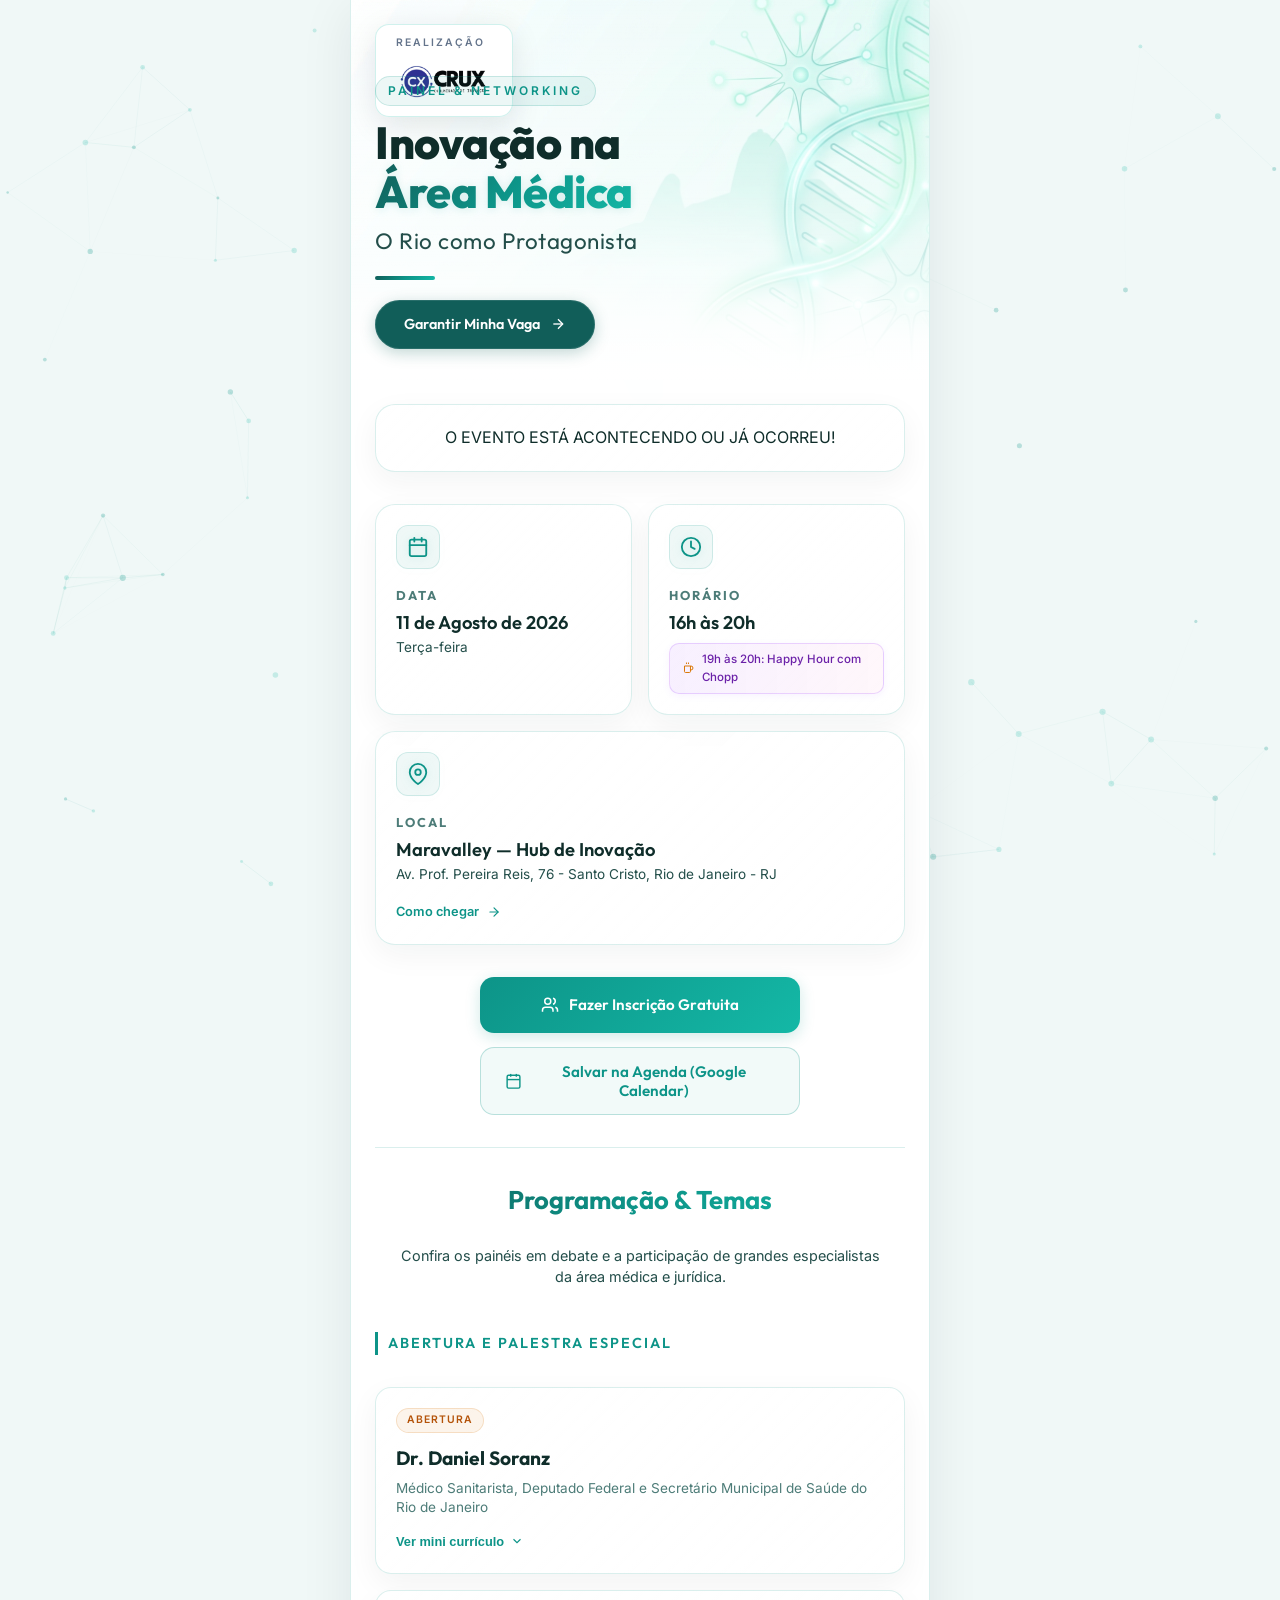
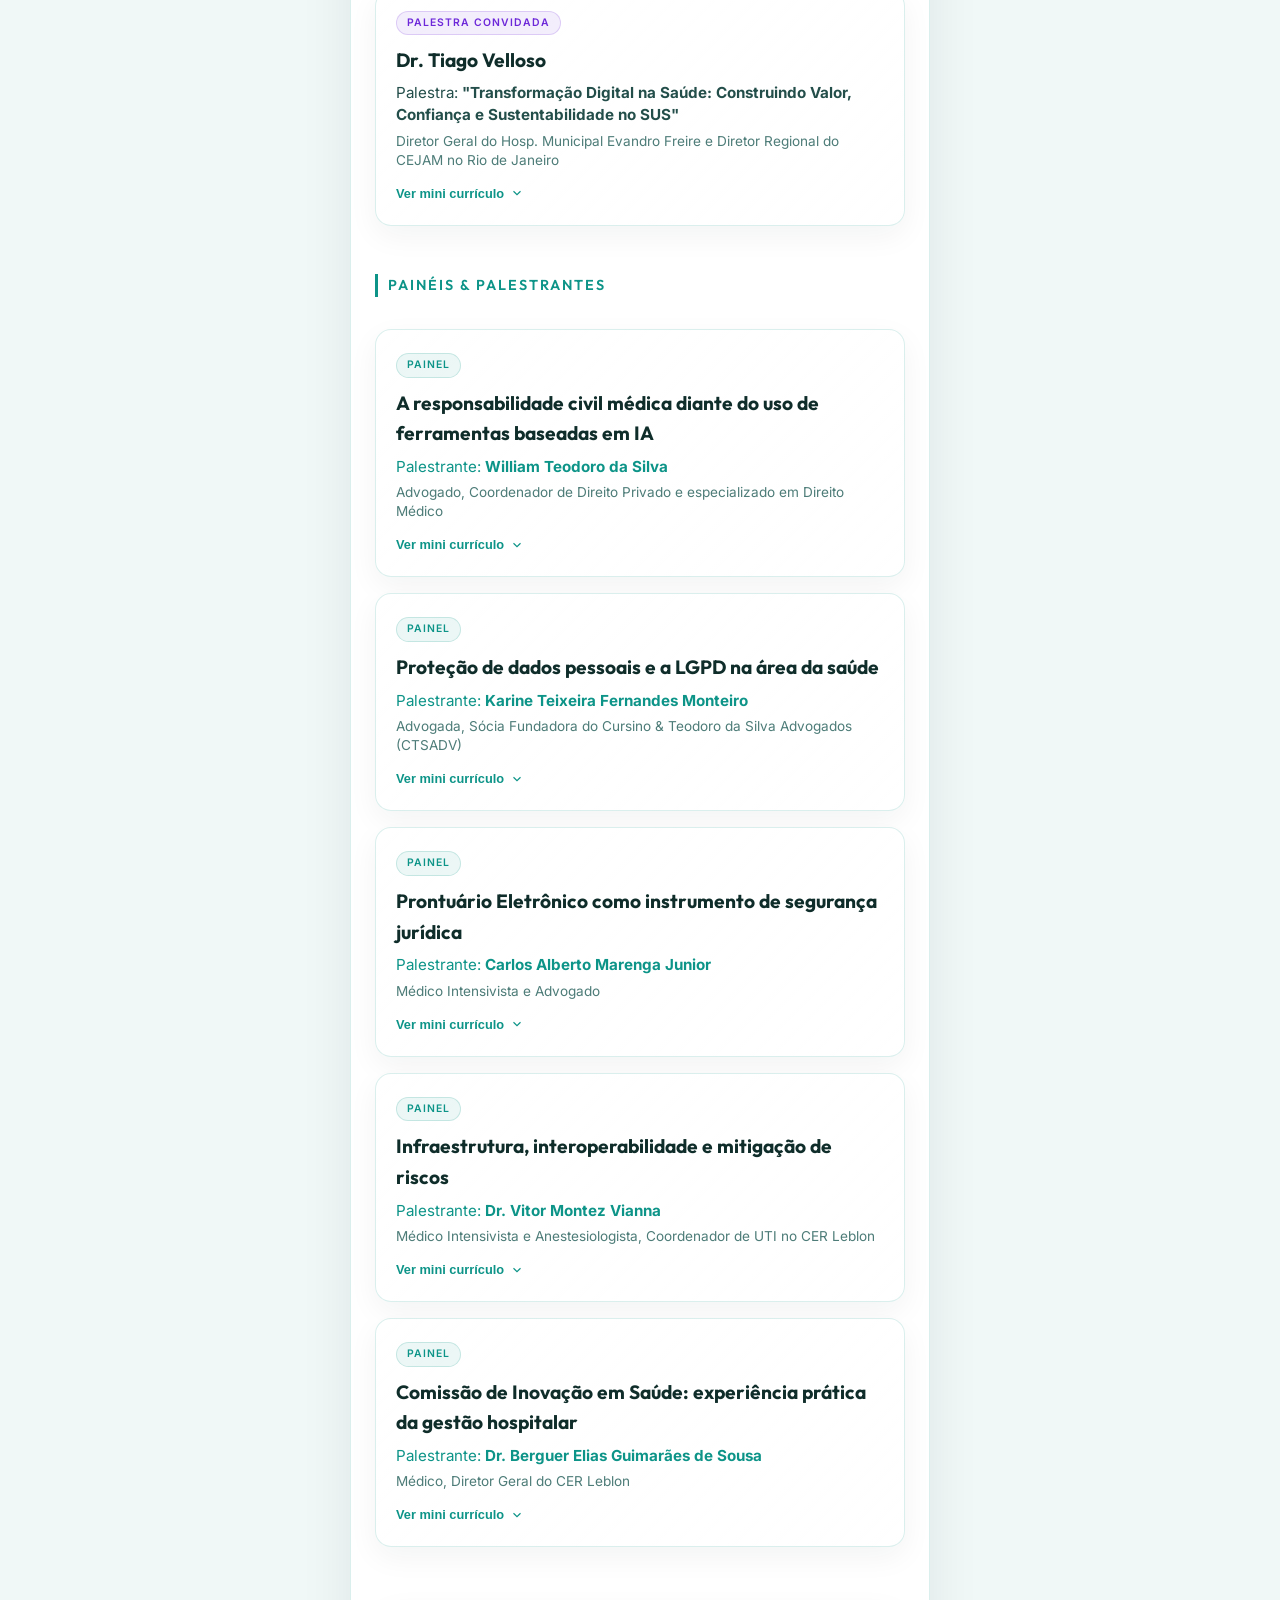
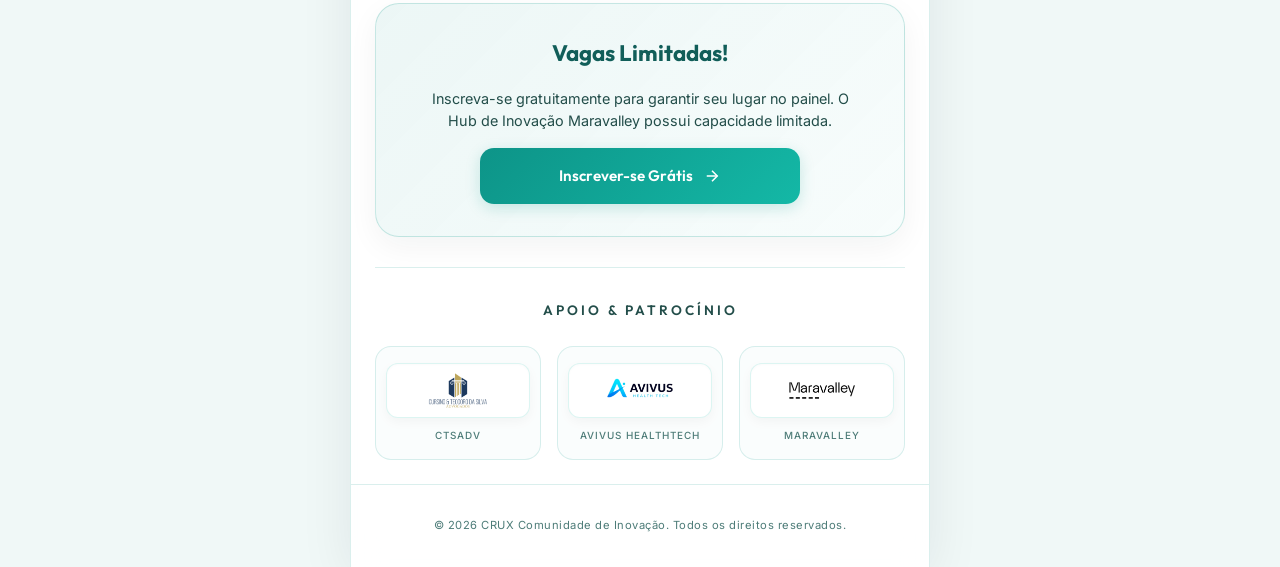
==== commit 78d63b65: "Integrate registration form with CTAs in Hero, Action Section, and Final Section" ====
--- a/index.html
+++ b/index.html
@@ -41,6 +41,13 @@
                 <h1 class="main-title">Inovação na<br><span class="highlight-text">Área Médica</span></h1>
                 <p class="subtitle">O Rio como Protagonista</p>
                 <div class="title-divider"></div>
+                <a href="https://docs.google.com/forms/d/e/1FAIpQLSeNZkbM3cO77--EV81ZFKofpMlSZFeR1QSMPS9KRzoDExnu2w/viewform" target="_blank" rel="noopener noreferrer" class="hero-cta-btn">
+                    <span>Garantir Minha Vaga</span>
+                    <svg class="arrow-icon-small" viewBox="0 0 24 24" fill="none" stroke="currentColor" stroke-width="2">
+                        <line x1="5" y1="12" x2="19" y2="12"></line>
+                        <polyline points="12 5 19 12 12 19"></polyline>
+                    </svg>
+                </a>
             </div>
         </header>
 
@@ -137,13 +144,24 @@
                 </div>
             </section>
 
-            <!-- Botão de Ação: Adicionar Calendário -->
-            <section class="action-section">
-                <button id="add-calendar-btn" class="primary-action-btn">
+            <!-- Botões de Ação Principais -->
+            <section class="action-section fade-in-up">
+                <a href="https://docs.google.com/forms/d/e/1FAIpQLSeNZkbM3cO77--EV81ZFKofpMlSZFeR1QSMPS9KRzoDExnu2w/viewform" target="_blank" rel="noopener noreferrer" class="primary-action-btn glow-btn">
                     <svg class="btn-icon" viewBox="0 0 24 24" fill="none" stroke="currentColor" stroke-width="2">
-                        <path d="M19 21H5a2 2 0 0 1-2-2V5a2 2 0 0 1 2-2h11l5 5v11a2 2 0 0 1-2 2z"></path>
-                        <polyline points="17 21 17 13 7 13 7 21"></polyline>
-                        <polyline points="7 3 7 8 15 8"></polyline>
+                        <path d="M16 21v-2a4 4 0 0 0-4-4H6a4 4 0 0 0-4 4v2"></path>
+                        <circle cx="9" cy="7" r="4"></circle>
+                        <path d="M22 21v-2a4 4 0 0 0-3-3.87"></path>
+                        <path d="M16 3.13a4 4 0 0 1 0 7.75"></path>
+                    </svg>
+                    <span>Fazer Inscrição Gratuita</span>
+                </a>
+                
+                <button id="add-calendar-btn" class="secondary-action-btn">
+                    <svg class="btn-icon" viewBox="0 0 24 24" fill="none" stroke="currentColor" stroke-width="2">
+                        <rect x="3" y="4" width="18" height="18" rx="2" ry="2"></rect>
+                        <line x1="16" y1="2" x2="16" y2="6"></line>
+                        <line x1="8" y1="2" x2="8" y2="6"></line>
+                        <line x1="3" y1="10" x2="21" y2="10"></line>
                     </svg>
                     <span>Salvar na Agenda (Google Calendar)</span>
                 </button>
@@ -304,6 +322,19 @@
                         </div>
                     </div>
                 </div>
+            <!-- Seção de CTA Final -->
+            <section class="final-cta-section fade-in-up">
+                <div class="final-cta-card">
+                    <h3>Vagas Limitadas!</h3>
+                    <p>Inscreva-se gratuitamente para garantir seu lugar no painel. O Hub de Inovação Maravalley possui capacidade limitada.</p>
+                    <a href="https://docs.google.com/forms/d/e/1FAIpQLSeNZkbM3cO77--EV81ZFKofpMlSZFeR1QSMPS9KRzoDExnu2w/viewform" target="_blank" rel="noopener noreferrer" class="primary-action-btn glow-btn">
+                        <span>Inscrever-se Grátis</span>
+                        <svg class="btn-icon" viewBox="0 0 24 24" fill="none" stroke="currentColor" stroke-width="2">
+                            <line x1="5" y1="12" x2="19" y2="12"></line>
+                            <polyline points="12 5 19 12 12 19"></polyline>
+                        </svg>
+                    </a>
+                </div>
             </section>
 
             <!-- Seção de Patrocinadores/Apoiadores -->
--- a/style.css
+++ b/style.css
@@ -378,7 +378,9 @@
 /* Botão de Ação: Adicionar ao Calendário */
 .action-section {
     display: flex;
-    justify-content: center;
+    flex-direction: column;
+    align-items: center;
+    gap: 14px;
     animation: fadeInUp 1s cubic-bezier(0.16, 1, 0.3, 1) 0.5s both;
 }
 
@@ -392,29 +394,130 @@
     font-family: 'Outfit', sans-serif;
     font-size: 0.95rem;
     font-weight: 600;
-    color: #07080d;
+    color: #ffffff;
     cursor: pointer;
     display: flex;
     align-items: center;
     justify-content: center;
     gap: 10px;
+    text-decoration: none;
     box-shadow: var(--neon-shadow-blue);
     transition: transform 0.3s cubic-bezier(0.175, 0.885, 0.32, 1.275), box-shadow 0.3s ease, filter 0.3s ease;
 }
 
 .primary-action-btn:hover {
     transform: scale(1.03);
-    box-shadow: 0 0 25px rgba(45, 212, 191, 0.7);
+    box-shadow: 0 0 25px rgba(20, 184, 166, 0.5);
     filter: brightness(1.05);
 }
 
 .primary-action-btn:active {
+    transform: scale(0.98);
+}
+
+.secondary-action-btn {
+    width: 100%;
+    max-width: 320px;
+    background: rgba(13, 148, 136, 0.05);
+    border: 1px solid rgba(13, 148, 136, 0.25);
+    border-radius: 14px;
+    padding: 14px 24px;
+    font-family: 'Outfit', sans-serif;
+    font-size: 0.95rem;
+    font-weight: 600;
+    color: var(--neon-blue);
+    cursor: pointer;
+    display: flex;
+    align-items: center;
+    justify-content: center;
+    gap: 10px;
+    transition: transform 0.3s ease, background-color 0.3s ease, border-color 0.3s ease;
+}
+
+.secondary-action-btn:hover {
+    transform: translateY(-2px);
+    background: rgba(13, 148, 136, 0.1);
+    border-color: var(--neon-blue);
+}
+
+.secondary-action-btn:active {
     transform: scale(0.98);
 }
 
 .btn-icon {
     width: 18px;
     height: 18px;
+}
+
+/* Botão CTA do Cabeçalho (Hero) */
+.hero-cta-btn {
+    display: inline-flex;
+    align-items: center;
+    gap: 10px;
+    background: var(--neon-violet);
+    border: 1px solid rgba(255, 255, 255, 0.1);
+    border-radius: 30px;
+    padding: 12px 28px;
+    font-family: 'Outfit', sans-serif;
+    font-size: 0.9rem;
+    font-weight: 600;
+    color: #ffffff;
+    text-decoration: none;
+    margin-top: 20px;
+    box-shadow: 0 4px 15px rgba(17, 94, 89, 0.25);
+    transition: transform 0.3s cubic-bezier(0.175, 0.885, 0.32, 1.275), box-shadow 0.3s ease, background-color 0.3s ease;
+}
+
+.hero-cta-btn:hover {
+    transform: scale(1.05);
+    background: #0d4b47;
+    box-shadow: 0 8px 25px rgba(17, 94, 89, 0.4);
+}
+
+.arrow-icon-small {
+    width: 16px;
+    height: 16px;
+    transition: transform 0.3s ease;
+    stroke: #ffffff;
+}
+
+.hero-cta-btn:hover .arrow-icon-small {
+    transform: translateX(4px);
+}
+
+/* Seção de CTA Final */
+.final-cta-section {
+    margin-top: 20px;
+    margin-bottom: 10px;
+}
+
+.final-cta-card {
+    background: linear-gradient(135deg, rgba(13, 148, 136, 0.08) 0%, rgba(20, 184, 166, 0.03) 100%);
+    border: 1px solid rgba(13, 148, 136, 0.2);
+    border-radius: 24px;
+    padding: 32px 24px;
+    text-align: center;
+    box-shadow: var(--card-shadow);
+    display: flex;
+    flex-direction: column;
+    align-items: center;
+    gap: 16px;
+}
+
+.final-cta-card h3 {
+    font-family: 'Outfit', sans-serif;
+    font-size: 1.4rem;
+    font-weight: 700;
+    color: var(--neon-violet);
+    margin: 0;
+}
+
+.final-cta-card p {
+    font-size: 0.9rem;
+    color: var(--text-secondary);
+    line-height: 1.5;
+    max-width: 420px;
+    margin: 0 auto;
 }
 
 /* ==========================================================================
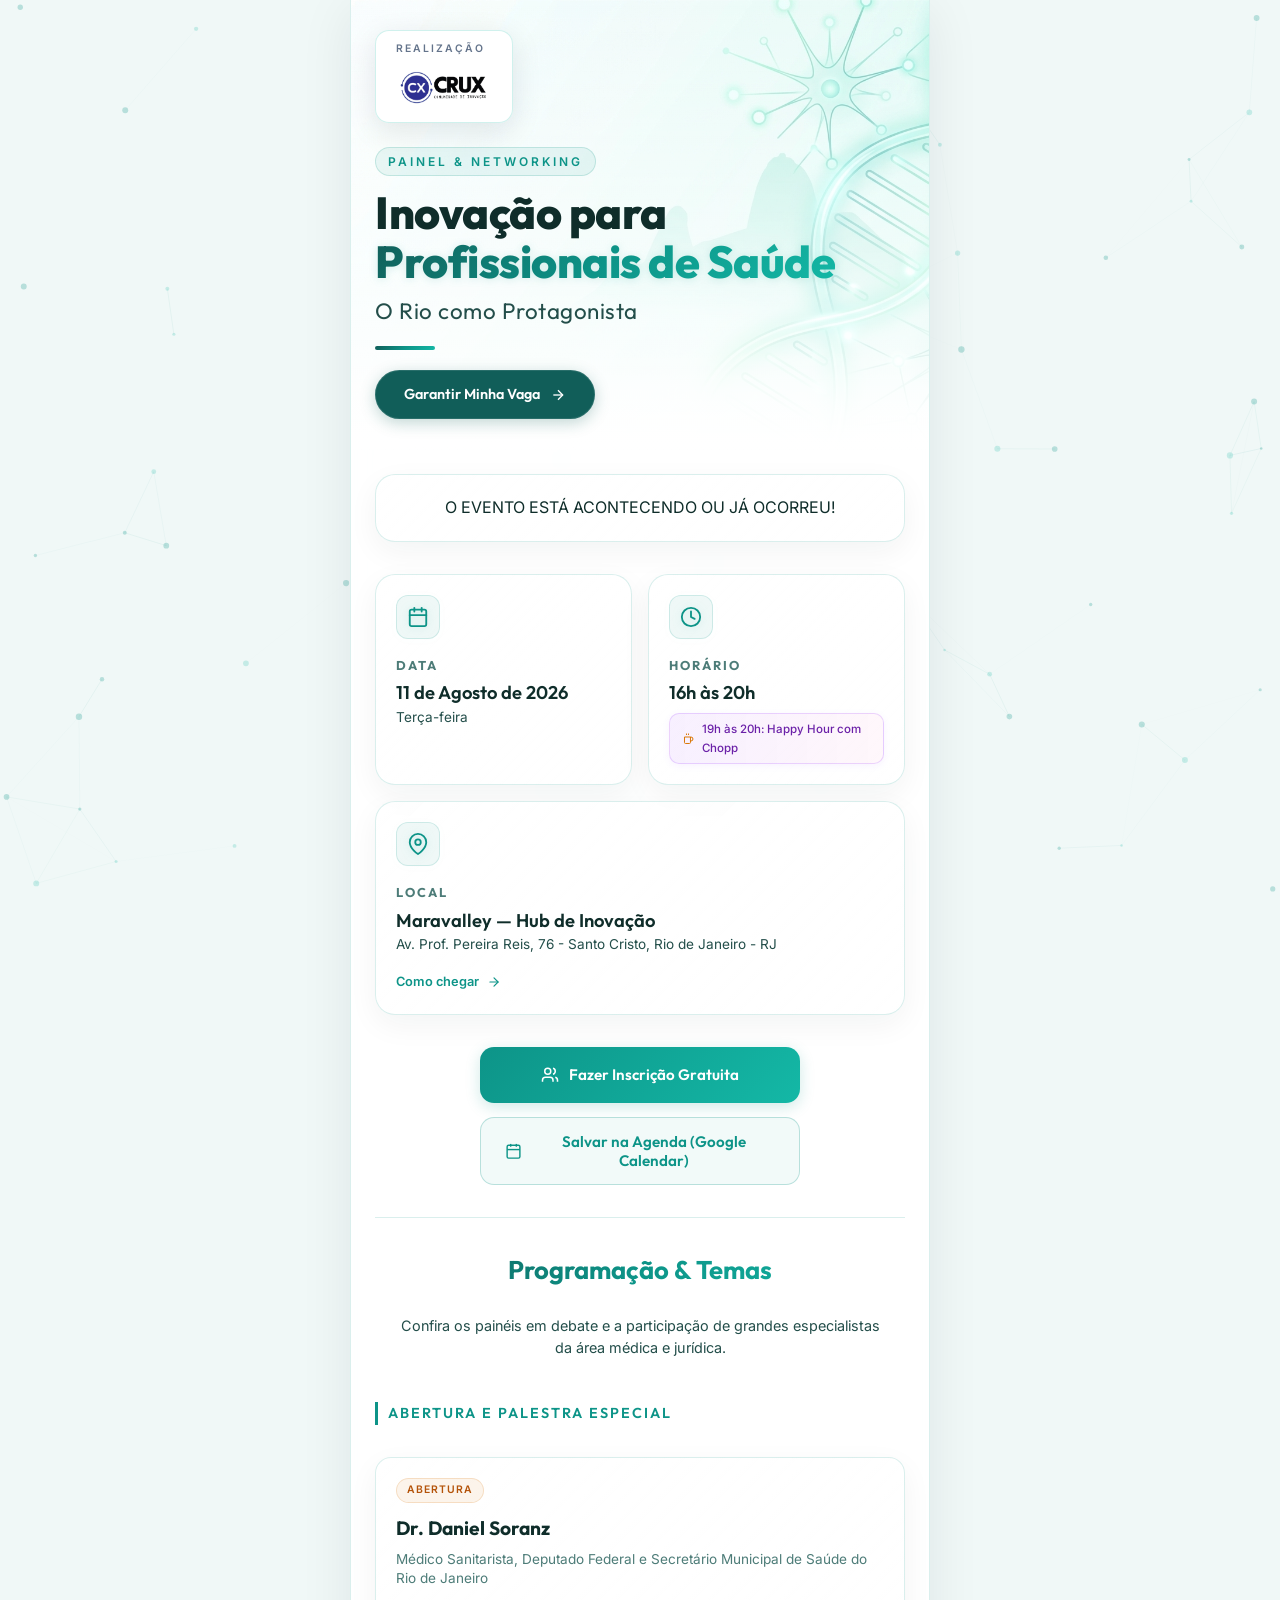
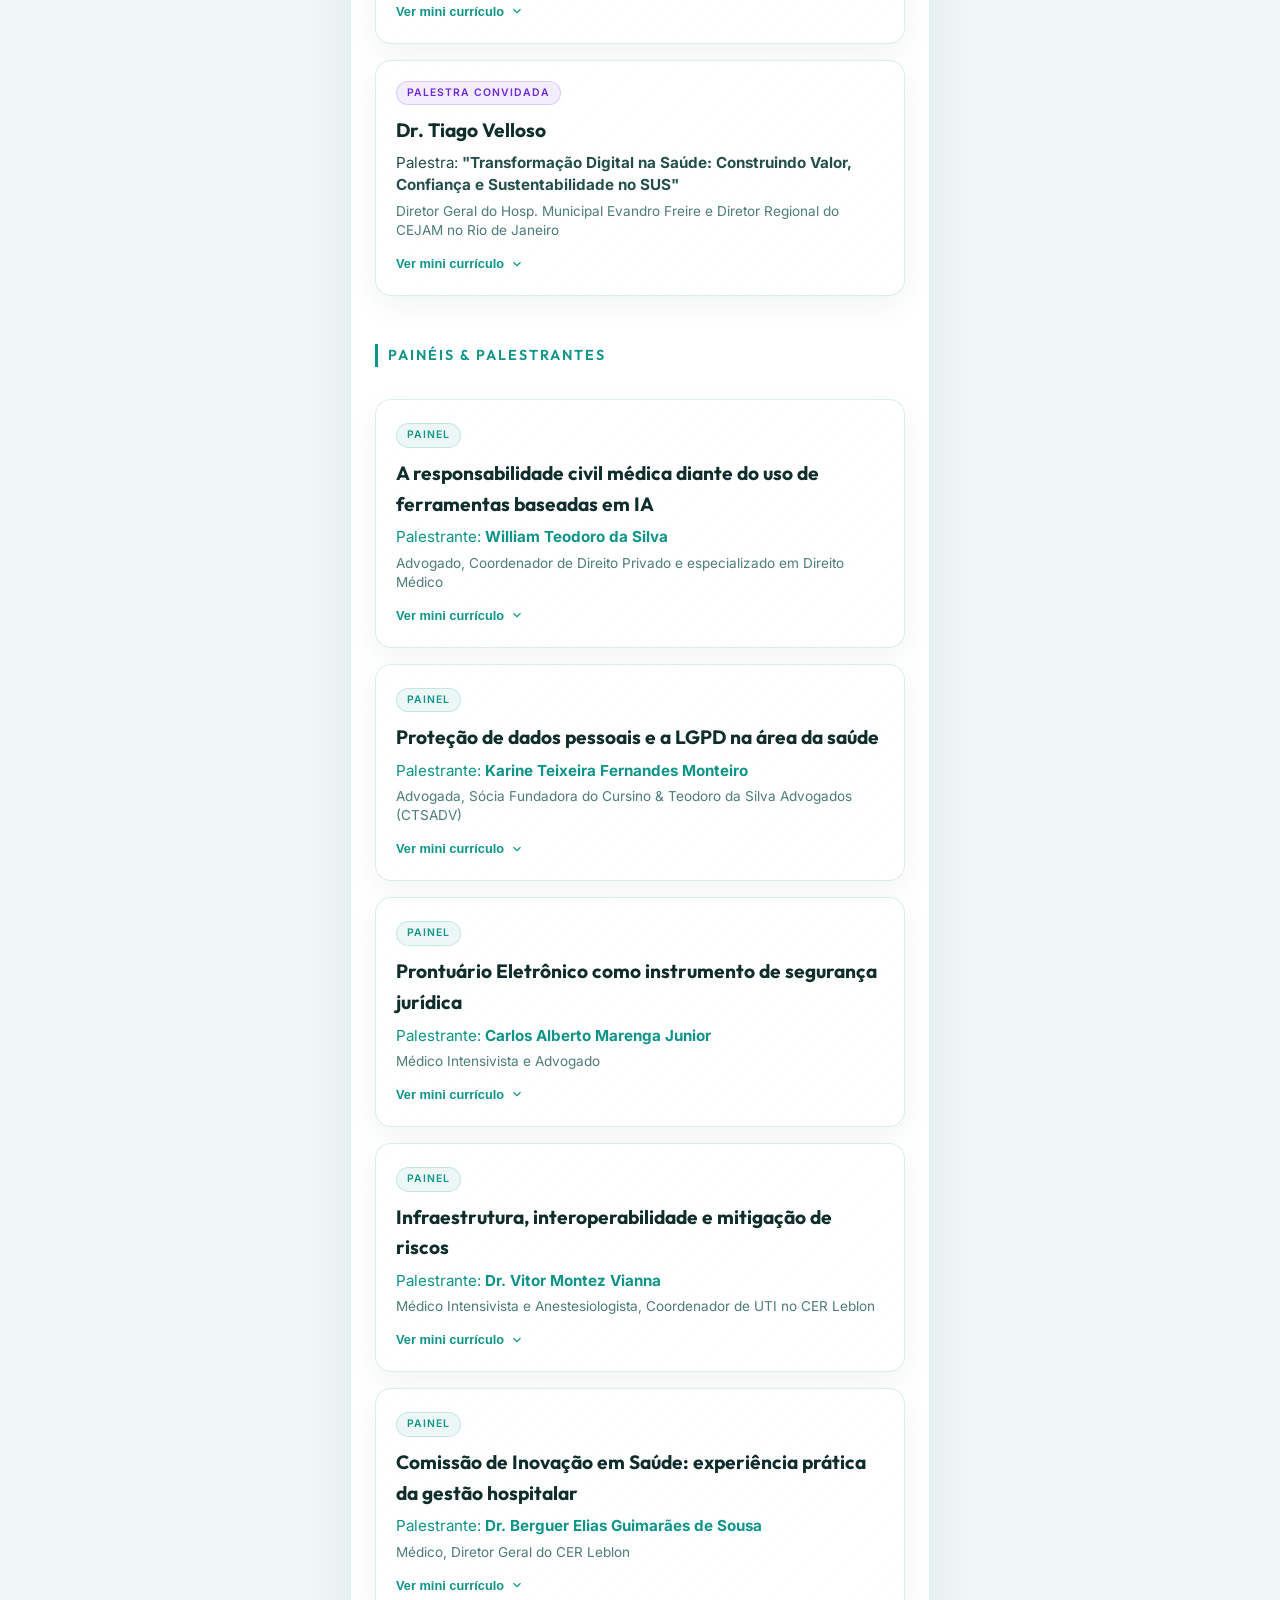
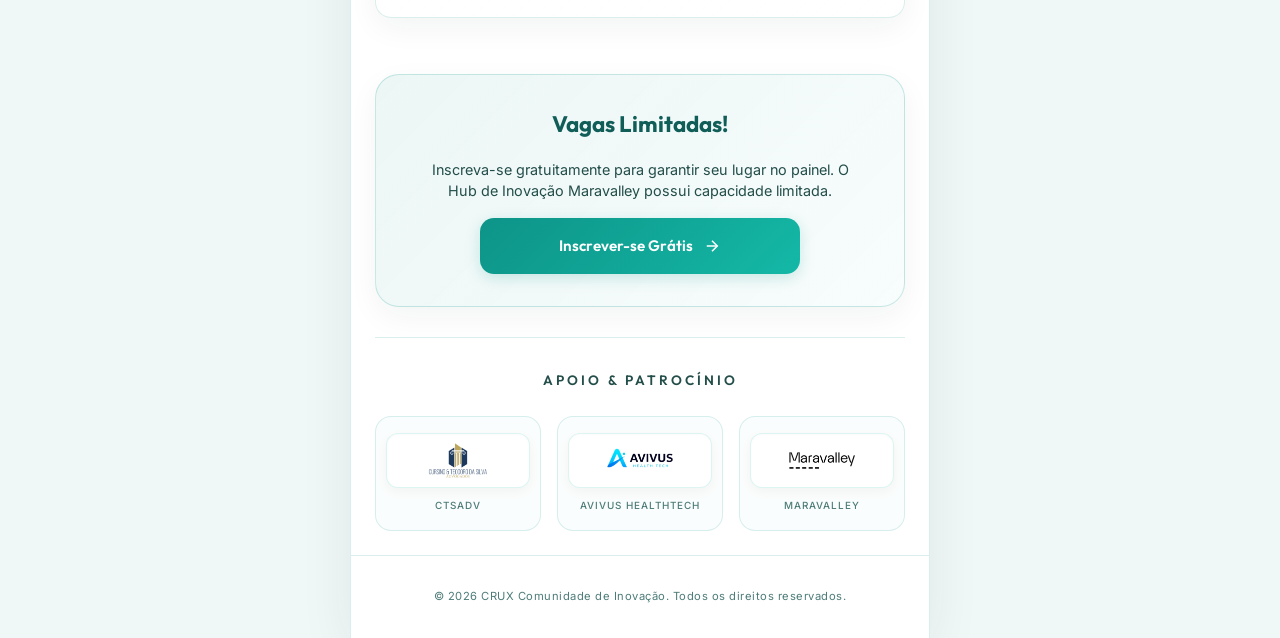
==== commit a6dc5ed7: "Update online invite title to 'Inovação para Profissionais de Saúde'" ====
--- a/index.html
+++ b/index.html
@@ -3,15 +3,15 @@
 <head>
     <meta charset="UTF-8">
     <meta name="viewport" content="width=device-width, initial-scale=1.0">
-    <title>Inovação na Área Médica - Rio como Protagonista</title>
+    <title>Inovação para Profissionais de Saúde - Rio como Protagonista</title>
     
     <!-- Meta Tags para SEO -->
-    <meta name="description" content="Convite Digital para o evento Inovação na Área Médica - Rio como Protagonista, realizado pela CRUX Comunidade de Inovação no Maravalley. Apoio: CTSADV, Avivus Healthtech e Maravalley.">
-    <meta name="keywords" content="inovação médica, saúde tech, maravalley, rio de janeiro, crux, ctsadv, avivus healthtech">
+    <meta name="description" content="Convite Digital para o evento Inovação para Profissionais de Saúde - Rio como Protagonista, realizado pela CRUX Comunidade de Inovação no Maravalley. Apoio: CTSADV, Avivus Healthtech e Maravalley.">
+    <meta name="keywords" content="inovação médica, profissionais de saúde, maravalley, rio de janeiro, crux, ctsadv, avivus healthtech">
     <meta name="author" content="CTSADV, Avivus Healthtech, Maravalley, CRUX">
     
     <!-- Open Graph (Compartilhamento redes sociais) -->
-    <meta property="og:title" content="Inovação na Área Médica - Rio como Protagonista">
+    <meta property="og:title" content="Inovação para Profissionais de Saúde - Rio como Protagonista">
     <meta property="og:description" content="Participe do principal encontro de inovação em saúde no Rio de Janeiro. Dia 11/08 no Maravalley.">
     <meta property="og:image" content="assets/hero-bg.jpg">
     <meta property="og:type" content="website">
@@ -38,7 +38,7 @@
             
             <div class="hero-content">
                 <span class="event-tag">Painel & Networking</span>
-                <h1 class="main-title">Inovação na<br><span class="highlight-text">Área Médica</span></h1>
+                <h1 class="main-title">Inovação para<br><span class="highlight-text">Profissionais de Saúde</span></h1>
                 <p class="subtitle">O Rio como Protagonista</p>
                 <div class="title-divider"></div>
                 <a href="https://docs.google.com/forms/d/e/1FAIpQLSeNZkbM3cO77--EV81ZFKofpMlSZFeR1QSMPS9KRzoDExnu2w/viewform" target="_blank" rel="noopener noreferrer" class="hero-cta-btn">
--- a/style.css
+++ b/style.css
@@ -77,12 +77,13 @@
    ========================================================================== */
 .hero-banner {
     position: relative;
-    height: 380px;
+    min-height: 425px;
     background-size: cover;
     background-position: center;
     display: flex;
     flex-direction: column;
-    justify-content: flex-end;
+    justify-content: space-between;
+    align-items: flex-start;
     padding: 30px 24px;
     border-bottom: 1px solid var(--border-color);
 }
@@ -100,9 +101,7 @@
 
 /* Badge do Organizador (Crux) */
 .crux-badge-container {
-    position: absolute;
-    top: 24px;
-    left: 24px;
+    position: relative;
     display: flex;
     flex-direction: column;
     align-items: flex-start;
@@ -114,6 +113,8 @@
     box-shadow: 0 8px 30px rgba(15, 23, 42, 0.1);
     backdrop-filter: var(--glass-blur);
     -webkit-backdrop-filter: var(--glass-blur);
+    margin-bottom: 24px;
+    align-self: flex-start;
 }
 
 .organizer-label {
@@ -868,7 +869,8 @@
     }
     
     .hero-banner {
-        height: 320px;
+        min-height: 370px;
+        height: auto;
         padding: 20px 16px;
     }
     
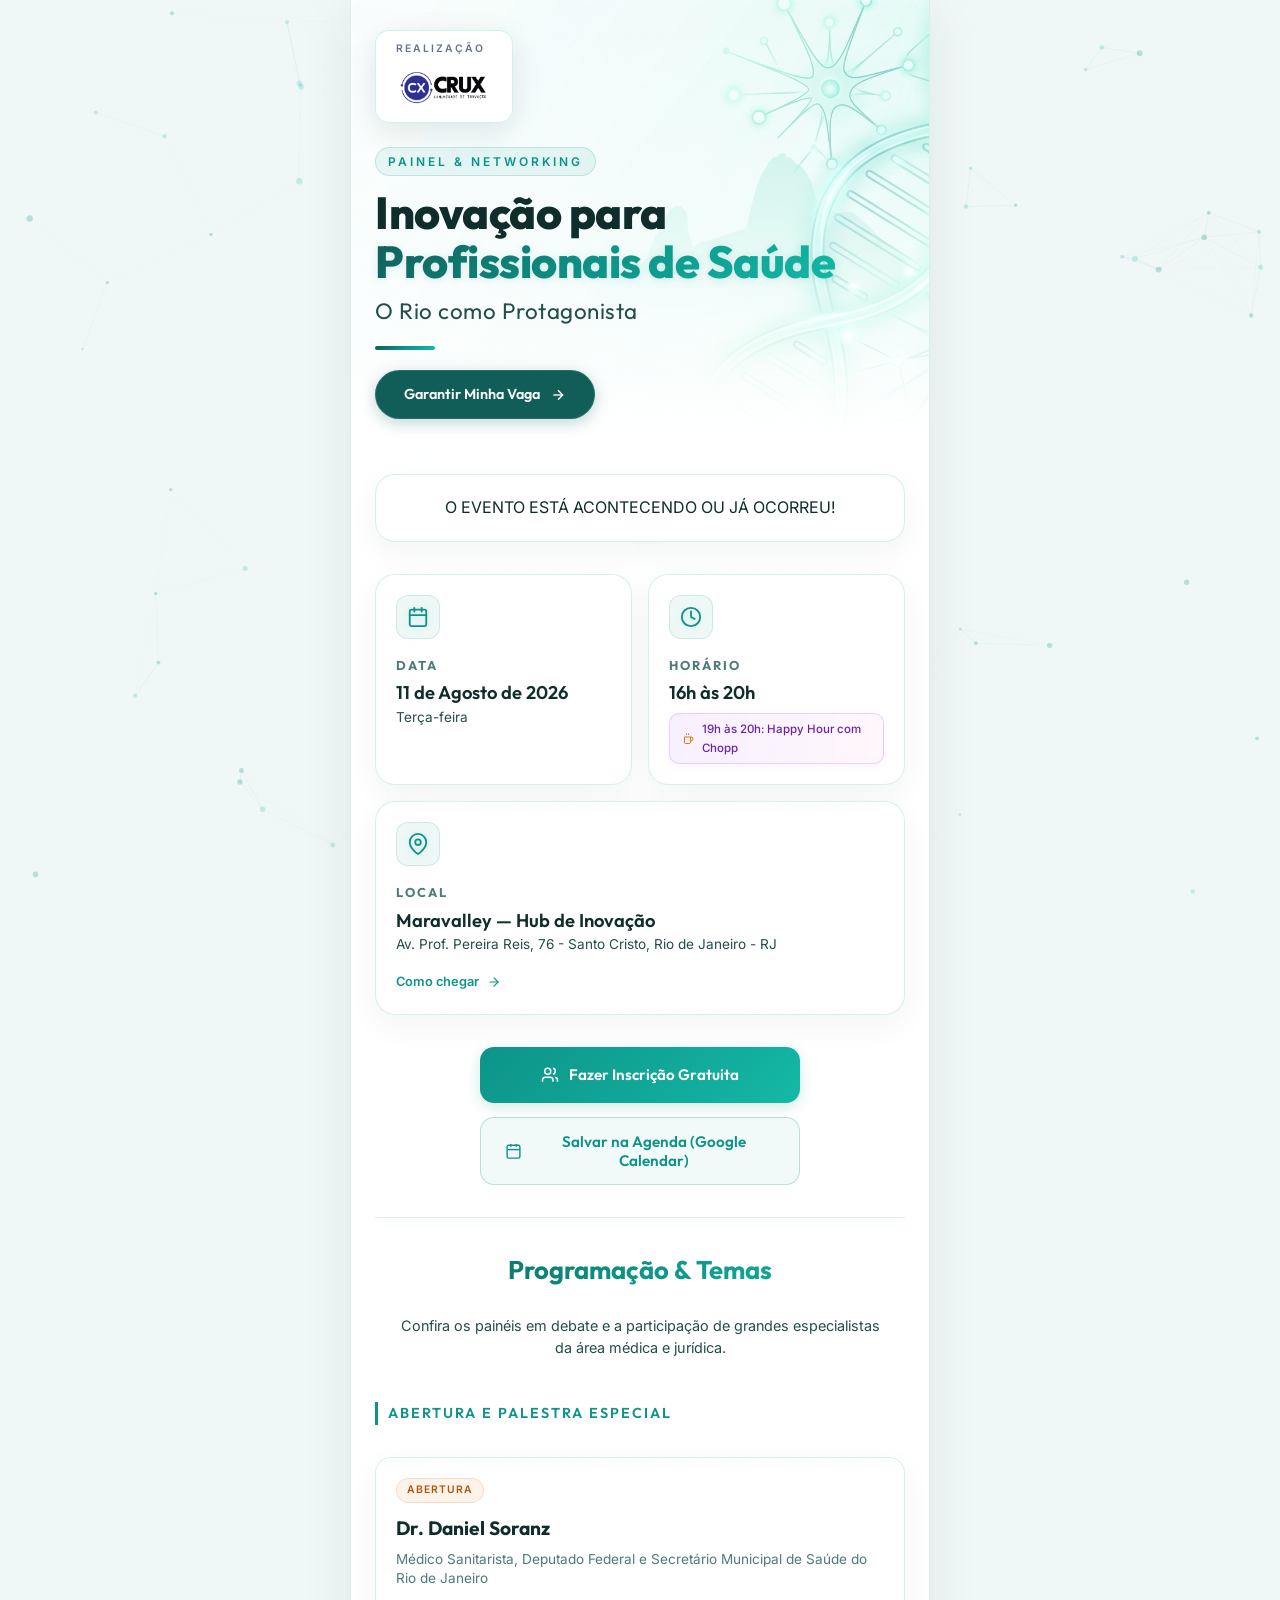
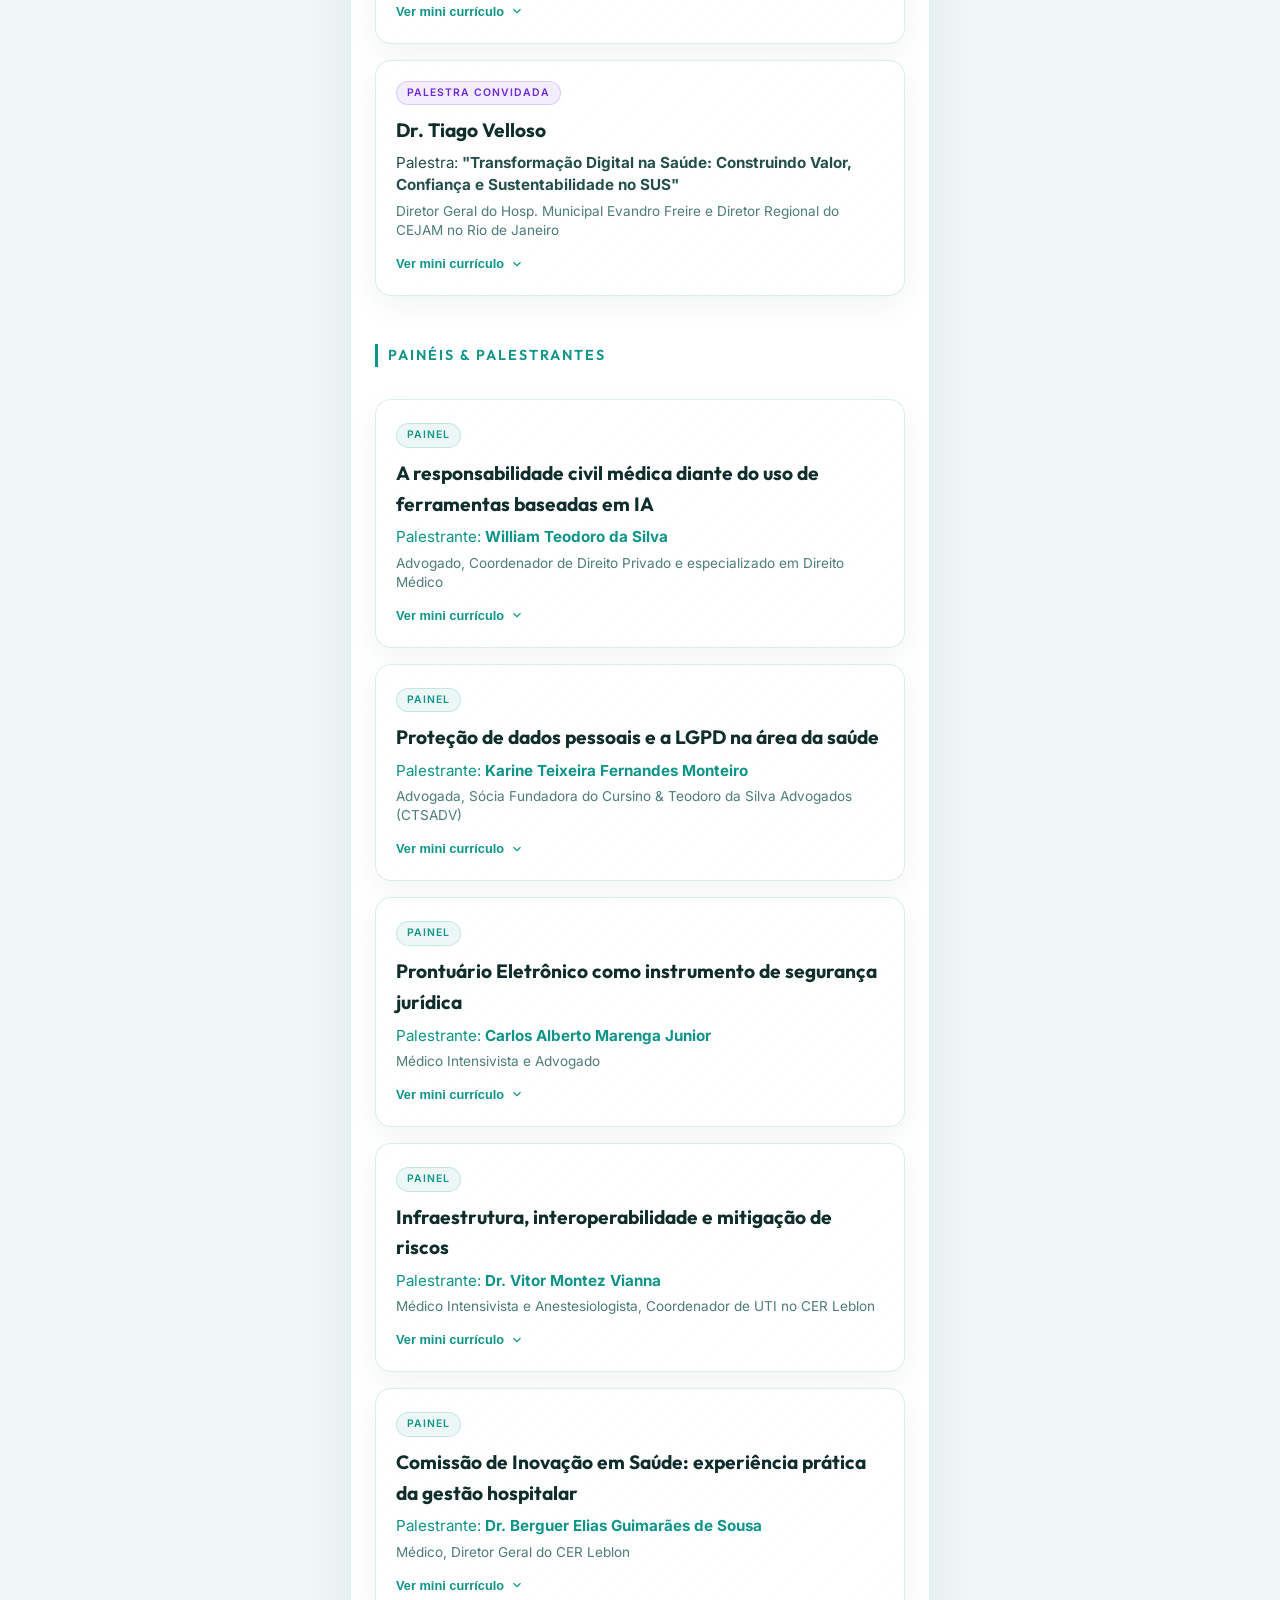
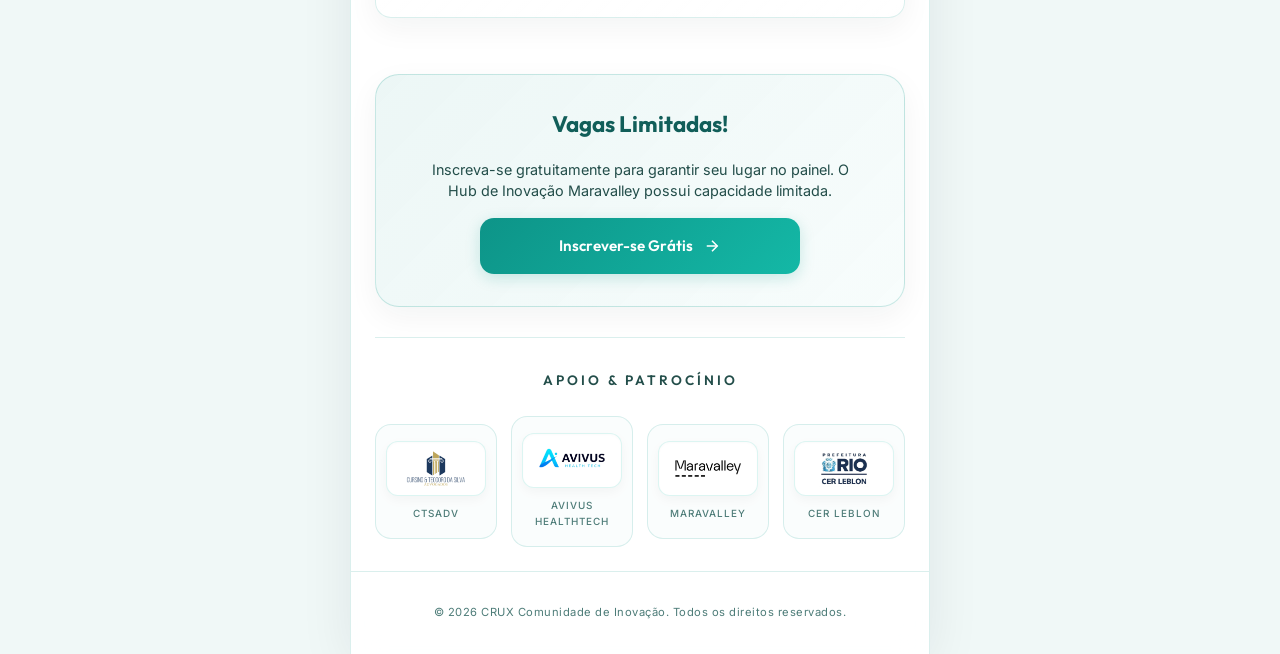
==== commit 29966c2c: "Add Cer Leblon to Apoio & Patrocínio section and update sponsors grid layout" ====
--- a/index.html
+++ b/index.html
@@ -6,9 +6,9 @@
     <title>Inovação para Profissionais de Saúde - Rio como Protagonista</title>
     
     <!-- Meta Tags para SEO -->
-    <meta name="description" content="Convite Digital para o evento Inovação para Profissionais de Saúde - Rio como Protagonista, realizado pela CRUX Comunidade de Inovação no Maravalley. Apoio: CTSADV, Avivus Healthtech e Maravalley.">
-    <meta name="keywords" content="inovação médica, profissionais de saúde, maravalley, rio de janeiro, crux, ctsadv, avivus healthtech">
-    <meta name="author" content="CTSADV, Avivus Healthtech, Maravalley, CRUX">
+    <meta name="description" content="Convite Digital para o evento Inovação para Profissionais de Saúde - Rio como Protagonista, realizado pela CRUX Comunidade de Inovação no Maravalley. Apoio: CTSADV, Avivus Healthtech, Maravalley e CER Leblon.">
+    <meta name="keywords" content="inovação médica, profissionais de saúde, maravalley, rio de janeiro, crux, ctsadv, avivus healthtech, cer leblon">
+    <meta name="author" content="CTSADV, Avivus Healthtech, Maravalley, CER Leblon, CRUX">
     
     <!-- Open Graph (Compartilhamento redes sociais) -->
     <meta property="og:title" content="Inovação para Profissionais de Saúde - Rio como Protagonista">
@@ -359,6 +359,12 @@
                         </div>
                         <span class="sponsor-name">MARAVALLEY</span>
                     </div>
+                    <div class="sponsor-card">
+                        <div class="sponsor-logo-wrapper">
+                            <img src="assets/Cer Leblon.jpg" alt="CER LEBLON Logo" class="sponsor-logo">
+                        </div>
+                        <span class="sponsor-name">CER LEBLON</span>
+                    </div>
                 </div>
             </section>
         </main>
--- a/style.css
+++ b/style.css
@@ -543,8 +543,8 @@
 
 .sponsors-grid {
     display: grid;
-    grid-template-columns: repeat(3, 1fr);
-    gap: 16px;
+    grid-template-columns: repeat(4, 1fr);
+    gap: 14px;
     align-items: center;
 }
 
@@ -900,7 +900,7 @@
     }
     
     .sponsors-grid {
-        grid-template-columns: repeat(3, 1fr);
+        grid-template-columns: repeat(2, 1fr);
         gap: 10px;
     }
     
